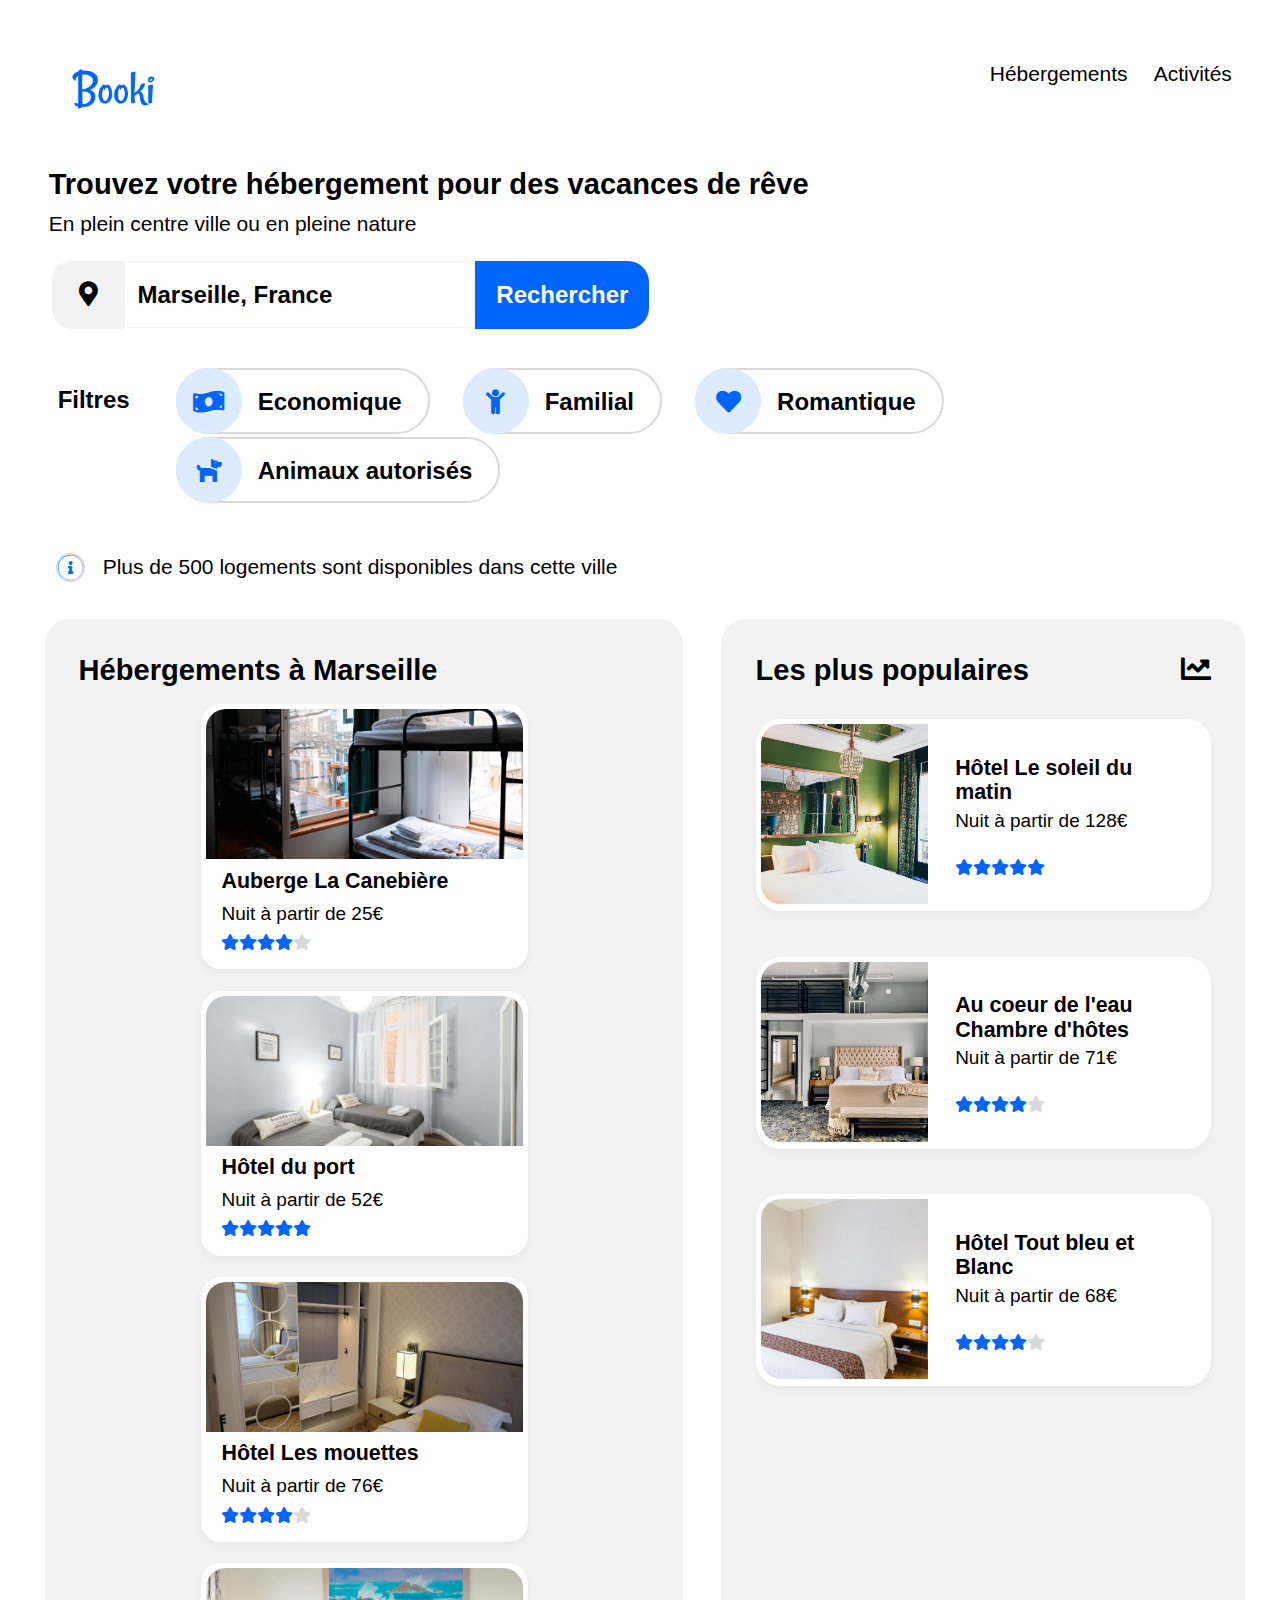
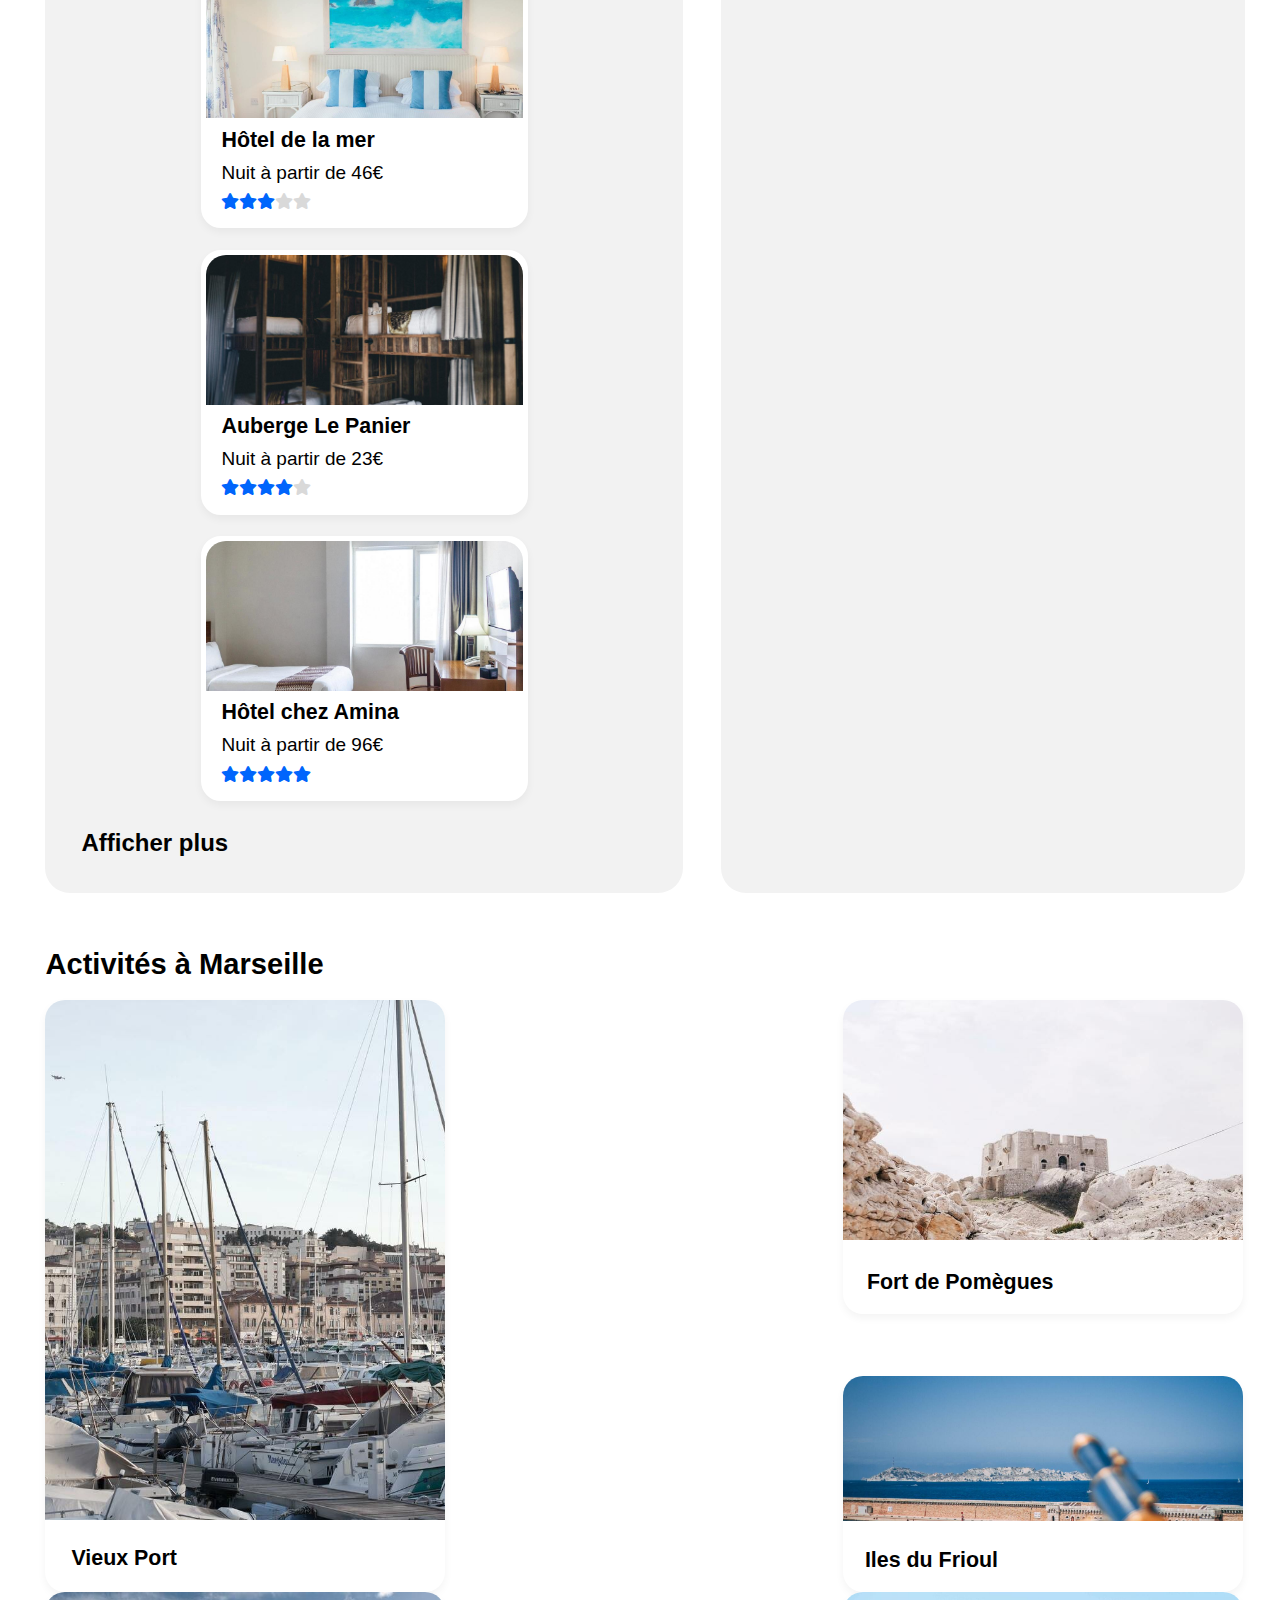
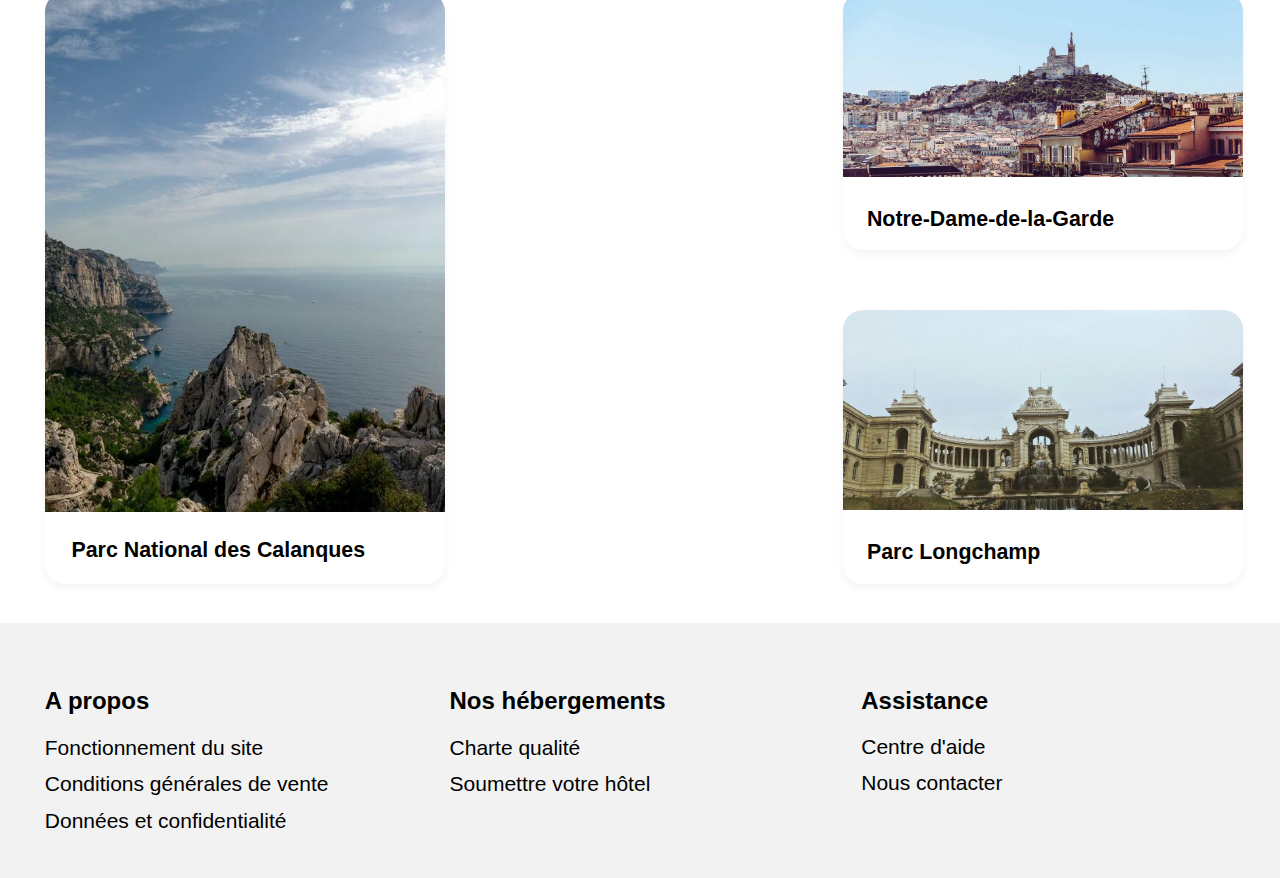
==== index.html @ 2fabe184 "header fait en mobile" ====
<!DOCTYPE html>
<html lang="fr">
<head>
    <meta charset="UTF-8">    
    <meta name="viewport" content="width=device-width, initial-scale=1.0">
    <!--open grah data-->
    <meta property="og:title" content="Booki"/>
    <meta property="og:type" content="website"/>
    <meta property="og:url" content="http://www.booki.com"/>
    <meta property="og:image" content="http://booki.com/Booki.png"/>
    <meta property="og:description" content="Booki est un site pour vous aider à trouver un herbergement et des activités dans la ville de votre choix"/>
    <title>Booki</title>
    <link href="./css/fontawesome/css/all.css" rel="stylesheet">
    <link rel="stylesheet" href="./css/normalize.css">  
    <link rel="stylesheet" href="./css/style.css">
    <link rel="stylesheet" href="./css/small-devices.css">
</head>
<body>
    
    <header>       
        <div class="logo">
            <img src="./ressources/images/logo/Booki.png" alt="logo">
        </div>
        <nav class="navbar">
            <a class="a-left" href="#hebergements">Hébergements</a> 
            <a class="a-right" href="#activites">Activités</a>  
        </nav>        
    </header>

    <main>
        <section id="recherche">
            <h1 >Trouvez votre hébergement pour des vacances de rêve</h1>
            <p>En plein centre ville ou en pleine nature</p>

            <form action="#" class="form-group">
                <div class="search">                  
                    <button id="here" type="submit" disabled><i class="fas fa-map-marker-alt"></i></button>               
                    <input type="text" placeholder="Marseille, France" aria-label="Ville, Pays">
                    <button  id= "bouton" type="submit">
                      <span id="search-icon"><i class="fas fa-search"></i></span>
                      <span id="search-word">Rechercher</span>
                    </button>
                </div>
            </form>

            <div id="filtres">                
                <span>Filtres</span>               
                <div class="row">
                    <div class="filter">
                        <span class="round-icon">
                            <i class="fas fa-money-bill-wave blue"></i>
                        </span>
                        <button type="button" class="filter-button">
                            Economique
                        </button>
                    </div>                   
                        
                    <div class="filter">
                        <span class="round-icon">
                            <i class="fas fa-child blue"></i>
                        </span>
                        <button type="button" class="filter-button">
                            Familial                        
                        </button>
                    </div>
    
                    <div class="filter">                    
                        <span class="round-icon">
                            <i class="fas fa-heart blue"></i>
                        </span>
                        <button type="button" class="filter-button">
                            Romantique
                        </button>
                    </div>
                    
                    <div class="filter">
                        <span class="round-icon">
                            <i class="fas fa-dog blue"></i>
                        </span>
                        <button type="button" class="filter-button">
                            Animaux autorisés
                        </button>
                    </div>             
                    
                </div>                
            </div>

            <div class="info">
                <span class="info-icon"><i class="fas fa-info-circle"></i></span>
                <p>Plus de 500 logements sont disponibles dans cette ville</p>
            </div>

        </section>

        <article id="hebergements" >
            <section id="main" class="radius">
                <h2>Hébergements à Marseille</h2>
                <div class="row">
                    <div class="card-top">
                        <a href="#">
                            <div class="img-top">
                                <img src="./ressources/images/hebergements/3_medium/marcus-loke-WQJvWU_HZFo-unsplash.jpg"
                                alt="Auberge La Canebière" class="cover" >
                            </div>
                            <div class="card-body">
                                <h4>Auberge La Canebière</h4>
                                <p class="">Nuit à partir de 25€</p>
                                <span class="row">
                                    <i class="fas fa-star blue"></i>
                                    <i class="fas fa-star blue"></i>  
                                    <i class="fas fa-star blue"></i>  
                                    <i class="fas fa-star blue"></i> 
                                    <i class="fas fa-star dk-grey"></i>
                                </span> 
                            </div>                            
                        </a>                        
                    </div>

                    <div class="card-top">
                        <a href="#">
                            <div class="img-top">
                                <img src="./ressources/images/hebergements/3_medium/fred-kleber-gTbaxaVLvsg-unsplash.jpg" 
                                alt="Hôtel du port" class="cover">                                                               
                            </div>
                            <div class="card-body">
                                <h4>Hôtel du port</h4>
                                <p class="">Nuit à partir de 52€</p>
                                <span class="row">
                                    <i class="fas fa-star blue"></i>
                                    <i class="fas fa-star blue"></i>  
                                    <i class="fas fa-star blue"></i>  
                                    <i class="fas fa-star blue"></i> 
                                    <i class="fas fa-star blue"></i>                                       
                                </span>  
                            </div>                           
                        </a>                        
                    </div>
                    <div class="card-top">
                        <a href="#">
                            <div class="img-top">
                                <img src="./ressources/images/hebergements/3_medium/reisetopia-B8WIgxA_PFU-unsplash.jpg" 
                                alt="Hôtel Les mouettes" class="cover">                                                                                           
                            </div> 
                            <div class="card-body">
                                <h4>Hôtel Les mouettes</h4>
                                <p class="">Nuit à partir de 76€</p>
                                <span class="row">
                                    <i class="fas fa-star blue"></i>
                                    <i class="fas fa-star blue"></i>  
                                    <i class="fas fa-star blue"></i>  
                                    <i class="fas fa-star blue"></i> 
                                    <i class="fas fa-star dk-grey"></i>
                                </span>
                            </div>                                 
                        </a>                        
                    </div>

                    <div class="card-top">
                        <a href="#">
                            <div class="img-top">
                                <img src="./ressources/images/hebergements/3_medium/annie-spratt-Eg1qcIitAuA-unsplash.jpg" 
                                alt="Hôtel de la mer" class="cover">
                            </div>
                            <div class="card-body">
                                <h4>Hôtel de la mer</h4>
                                <p class="">Nuit à partir de 46€</p>
                                <span class="row">
                                    <i class="fas fa-star blue"></i>
                                    <i class="fas fa-star blue"></i>  
                                    <i class="fas fa-star blue"></i> 
                                    <i class="fas fa-star dk-grey"></i>
                                    <i class="fas fa-star dk-grey"></i>
                                </span>                              
                            </div>                            
                        </a>                        
                    </div>

                    <div class="card-top">
                        <a href="#">
                            <div class="img-top">
                                <img src="./ressources/images/hebergements/3_medium/nicate-lee-kT-ZyaiwBe0-unsplash.jpg" 
                                alt="Auberge Le Panier" class="cover">
                            </div>
                            <div class="card-body">
                                <h4>Auberge Le Panier</h4>
                                <p class="">Nuit à partir de 23€</p>
                                <span class="row">
                                    <i class="fas fa-star blue"></i>
                                    <i class="fas fa-star blue"></i>  
                                    <i class="fas fa-star blue"></i>  
                                    <i class="fas fa-star blue"></i> 
                                    <i class="fas fa-star dk-grey"></i>
                                </span>                            
                            </div>                                                        
                        </a>                        
                    </div>

                    <div class="card-top">
                        <a href="#">
                            <div class="img-top">
                                <img src="./ressources/images/hebergements/3_medium/febrian-zakaria-M6S1WvfW68A-unsplash.jpg" 
                                alt="Hôtel chez Amina" class="cover">
                            </div>
                            <div class="card-body">
                                <h4>Hôtel chez Amina</h4>
                                <p class="">Nuit à partir de 96€</p>
                                <span class="row">
                                    <i class="fas fa-star blue"></i>
                                    <i class="fas fa-star blue"></i>  
                                    <i class="fas fa-star blue"></i>  
                                    <i class="fas fa-star blue"></i> 
                                    <i class="fas fa-star blue"></i> 
                                </span>                            
                            </div>                            
                        </a>                        
                    </div>                   
                </div>

                <h3>Afficher plus</h3>                
            </section>

            <aside class="radius">
                <div id="popular" class="row">
                     <h2>Les plus populaires</h2>
                     <i class="fas fa-chart-line"></i>
                </div> 
                <div class="bloc">
                    <a href="#">
                        <div class="card-aside">                    
                            <div class="img-left">
                                <img src="./ressources/images/hebergements/3_medium/emile-guillemot-Bj_rcSC5XfE-unsplash.jpg" 
                                alt="Hôtel Le soleil du matin" class="cover soleil">
                            </div>                       
                            <div class="description">
                                <h4>Hôtel Le soleil du matin</h4>
                                <p class="">Nuit à partir de 128€</p>
                                <span class="row">
                                    <i class="fas fa-star blue"></i>
                                    <i class="fas fa-star blue"></i>  
                                    <i class="fas fa-star blue"></i>  
                                    <i class="fas fa-star blue"></i>  
                                    <i class="fas fa-star blue"></i> 
                                </span>
                            </div>        
                        </div>                      
                    </a> 
                    <a href="#">
                        <div class="card-aside">                    
                            <div class="img-left">
                                <img src="./ressources/images/hebergements/3_medium/aw-creative-VGs8z60yT2c-unsplash.jpg" 
                                alt="Au coeur de l'eau Chambre d'hôtes" class="cover coeur">   
                            </div>                        
                            <div class="description">
                                <h4>Au coeur de l'eau Chambre d'hôtes</h4>
                                <p class="">Nuit à partir de 71€</p>
                                <span class="row">
                                    <i class="fas fa-star blue"></i>
                                    <i class="fas fa-star blue"></i>  
                                    <i class="fas fa-star blue"></i>  
                                    <i class="fas fa-star blue"></i> 
                                    <i class="fas fa-star dk-grey"></i>
                                </span>
                            </div>       
                        </div>                           
                    </a>
    
                    <a href="#">
                        <div class="card-aside">                   
                            <div class="img-left">
                                <img id="" src="./ressources/images/hebergements/3_medium/febrian-zakaria-sjvU0THccQA-unsplash.jpg" 
                                alt="Hôtel Tout bleu et Blanc" class="cover">
                            </div>
                           <div class="description">
                                <h4>Hôtel Tout bleu et Blanc</h4>
                                <p class="">Nuit à partir de 68€</p>
                                <span class="row">
                                    <i class="fas fa-star blue"></i>
                                    <i class="fas fa-star blue"></i>  
                                    <i class="fas fa-star blue"></i>  
                                    <i class="fas fa-star blue"></i> 
                                    <i class="fas fa-star dk-grey"></i>
                                </span>
                            </div>        
                        </div>
                    </a>     
                </div>       
            </aside>        
        </article>

        <article id="activites" >
            <h2>Activités à Marseille</h2>
            <section class="row">

                <div class="card xtall">
                    <div class="img-top x-tall">
                        <img class="cover top port" src="./ressources/images/activites/3_medium/reno-laithienne-QUgJhdY5Fyk-unsplash.jpg" 
                            alt="Vieux Port">
                    </div>
                    <h4>Vieux Port</h4>                        
                </div>
                <div class="column">
                    <div class="card tall">
                        <div class="img-top fort">
                            <img class="cover fort" src="./ressources/images/activites/3_medium/paul-hermann-QFTrLdQIRhI-unsplash.jpg" 
                                alt="Fort de pomègues">                            
                        </div>
                        <h4>Fort de Pomègues</h4>
                    </div>
                    <div class="card xsmall">
                        <div class="img-top">
                            <img  src="./ressources/images/activites/3_medium/kevin-hikari-rV_Qd1l-VXg-unsplash.jpg" 
                                alt="îles du Frioul" class="cover x-small">                            
                        </div>
                        <h4>Iles du Frioul</h4>
                    </div>
                </div>               
                            
                <div class="card xtall">
                    <div class="img-top x-tall">
                        <img  src="./ressources/images/activites/3_medium/kilyan-sockalingum-NR8-cBCN3aI-unsplash.jpg" 
                            alt="Parc National des Calanques" class="cover top">                            
                    </div>
                    <h4>Parc National des Calanques</h4>
                </div>
                <div class="column">
                    <div class="card small">
                        <div class="img-top dame">
                            <img  src="./ressources/images/activites/3_medium/florian-wehde-xW9e8gdotxI-unsplash.jpg" 
                                alt="Notre-Dame-de-la-Garde" class="cover dame">                         
                        </div>
                        <h4>Notre-Dame-de-la-Garde</h4>
                    </div>
                    <div class="card middle">
                        <div class="img-top parc">
                            <img  src="./ressources/images/activites/3_medium/lena-paulin-wH2-EJoDcV0-unsplash.jpg" 
                            alt="Parc Longchamp" class="cover parc">
                        </div>
                        <h4>Parc Longchamp</h4>
                    </div> 
                </div>  
            </section>            
        </article>

    </main>


    <footer>        
            <div class="menu">
                <h3>A propos</h3>
                <nav>
                    <ul>
                        <li><a href="#" class="">Fonctionnement du site</a></li>
                        <li><a href="#" class="">Conditions générales de vente</a></li>
                        <li><a href="#" class="">Données et confidentialité</a></li>
                    </ul>
                </nav> 
            </div>            
            
            <div class="menu">
                <h3>Nos hébergements</h3>
                <nav >
                    <ul>
                        <li><a href="#" class="">Charte qualité</a></li>
                        <li><a href="#" class="">Soumettre votre hôtel</a></li>                
                    </ul>
                </nav> 
            </div>

            <div class="menu far">
                <h3>Assistance</h3>
                <nav>
                    <ul>
                        <li><a href="#" class="">Centre d'aide</a></li>
                        <li><a href="#" class="">Nous contacter</a></li>         
                    </ul>
                </nav> 
            </div>
        
    </footer>

   
    
</body>
</html>
---- css/style.css ----
:root {
    --blue: #0065FC;
    --blue-light: #DEEBFF;
    --grey:#F2F2F2;
    --dk-grey: #d9d9d9;
  }
  
@import url('https://fonts.googleapis.com/css2?family=Raleway:ital,wght@0,100;0,200;0,300;0,400;0,500;0,600;0,700;0,800;0,900;1,100;1,200;1,300;1,400;1,500;1,600;1,700;1,800;1,900&display=swap');

* {
    box-sizing: border-box;
    margin:0;
    padding:0;
    font-family: 'Raleway', sans-serif;
    font-size: 21px; 
    font-weight: 450;    
    
}

body {
  /* background-image: url('/ressources/images/booki_desktop.png'); */  
    width: 100%;
}

.blue {
    color: var(--blue);
}

.dk-grey {
    color: var(--dk-grey);
}

h1 {
    font-size: 29.1px;
    font-weight: 700;
    padding-bottom: 2px;
}
  
h2 {
    font-size: 29.1px;
    font-weight: bold;
}

h4 {
    font-size: 21.4px;
    font-weight: 700;    
} 

.row {
    display: flex;     
    flex-wrap: wrap;       
}



/* header css */
header {    
    margin-top: 0;  
    display: flex;        
    flex-wrap: wrap;      
    box-sizing: border-box;             
}  

.navbar {
    width:23.3vw;
    margin:0;
    display: flex;      
}

a {
    color:black;
    text-decoration: none;
    flex-grow: 1;
    flex-basis: 0;   
    text-align: center;
    font-size: 21px; 
    font-weight: 450;
}

a:hover {
    color: var(--blue);
}   

.navbar a {
    padding-top: 6.9vh;
}
  
.a-left {
    padding-left: 8px;
}

.a-right {
    padding-right: 22px; 
}


/* section recherche  css */

#recherche {
    padding-left: 3.8vw;  
    width: 96.5vw;
    padding-top: 1.4vh;   
}

input, button, span, h3 {
    font-size: 24px;
    font-weight: 700;    
}

.form-group {
    display:flex;
    align-items: center;    
    margin-top: 2.8vh;
    margin-bottom: 4.2vh; 
       
}

#here {
    background-color: var(--grey);
    color: black;
    border-radius:  20px 0 0 20px;       
    padding: 20px 27px;
    position: relative;
    left: 3px;
    outline: none;
    border: none;
}


.search input {    
    padding: 18px 10px ;
    border-top: 1px solid var(--grey);
    border-right: none;
    border-bottom: 1px solid var(--grey);
    border-left: none;
    
}

.search ::placeholder {
  color: black;  
}

#bouton {
    background-color: var(--blue);
    border-radius: 0 21px 21px 0;
    color: white;    
    padding: 20px 21px;
    position: relative;
    right: 6px;
    outline: none;
    border: none;
    cursor: pointer;    
  }

  #bouton:hover {
    box-shadow: 0 12px 16px 0 rgba(0, 0, 0, 0.308), 0 17px 50px 0 rgba(0, 0, 0, 0.349);
    opacity: 0.8;
  } 
  
  /* Filtres css */

#filtres {
    padding-left: 9px;           
    display: flex;        
    align-items: flex-start;
    font-size: 25px;         
}

#filtres span {
    padding-top: 20px;
}

#filtres .row {
    margin-left: 29px;    
}

.filter {
    padding: 2px 0px 1px 0px;
    margin: 0px 16px 0px 17px;    
}

.filter-button {
    border: 2px solid var(--dk-grey);
    border-radius: 50px;
    padding: 18px 26px 16px 80px;       
    display:flex;
    cursor: pointer;
    transition-duration: 0.4s;
    background-color: transparent;
  }

 
.filter-button:hover {
    background-color:var(--blue);
    color: white;
    box-shadow: 0 12px 16px 0 rgba(0, 0, 0, 0.171), 0 17px 50px 0 rgba(0, 0, 0, 0.199);
    opacity: 0.8;
  }

.round-icon {      
    padding: 20px;
    border-radius: 50px;
    background-color: var(--blue-light);
    position: absolute;  
    display: flex;        
    color: var(--blue);
    width: 66px;
    height: 66px;
    justify-content: center;
    align-items: center;
    border: 2px solid var(--blue-light);
  }

  
.fas {
      font-size: 25px;
  }

.info {
    padding-top: 49px;
    padding-left: 7px;
    display: flex; 
}

.info p {
    padding-left: 18px;
}

.info-icon {
    font-size: 30px;
    background-color:var(--blue);
    color:white;
    border: 2px var(--dk-grey) solid;
    border-radius: 50%;    
    display: flex;
    justify-content: center;
    align-items: center;  
}

  /*section hébergement css */

#hebergements {
    display: flex;    
    justify-content: space-between;    
    margin-bottom: 2.9%;        
}

#hebergements p {
    font-size: 19px;
}

#main {
   background-color: var(--grey); 
}

#main .row {
    justify-content: space-around;
}

#main h2 {
    margin-top: 0.4%;
    margin-left: 1.9%;
}

#main h3 {
    margin-top: 4%;
    margin-left: 2.4%;
}

.fa-star {
    font-size: 16px;
}

.card-top {
display: block;
background-color: #ffff;
box-shadow: 0 4px 8px 0 rgba(0, 0, 0, 0.048);
max-width: 327px;
height: 265px;
border-radius: 20px;
border: 5px #ffff solid;
margin-top: 2.9%;
margin-bottom: 0.7%;
cursor: pointer; 
}

.card-top:hover {     
    filter: grayscale(1);
    box-shadow:  0 4px 16px 0 rgba(0, 0, 0, 0.699);
  }

.img-top {
    display:flex;
    border-radius: 20px 20px 0px 0px ;
    height: 150px;     
    overflow: hidden;   
    filter: grayscale(0);
    transition-property: filter; 
    transition-duration: .3s;
    transition-timing-function: ease;
}
.cover {
    width: 400px;   
    object-fit: cover;
}

.cal {
    height: 803px;
    object-fit: none;
}
  
.card-body {
    display: flex;
    flex-direction: column;
    align-items: flex-start;
    justify-content: space-evenly;
    height: 100px;
    padding-left: 5%;    
}


/*section popular css */

aside {   
    background-color: var(--grey); 
    padding-left: 2.8%;
    padding-top: 2.8%;
    padding-right: 2.8%;
    margin-top: 3%;   
}

#popular {   
    justify-content: space-between;
}

.fa-chart-line {
    font-size: 30px;
}

.card-aside {
    display: flex;
    flex-direction: row;
    text-align: start;
    background-color: #ffff;
    box-shadow: 0 4px 8px 0 rgba(0, 0, 0, 0.048);
    max-width: 455px;
    min-width: 400px;
    height: 192px;    
    margin-top: 7%;  
    border-radius: 25px;
    border: 5px #ffff solid; 
    cursor: pointer;  
}

.img-left {
    display: flex;
    border-radius: 20px 0px 0px 20px; 
    width: 185px;    
    height: 180px;    
    overflow: hidden;   
}

.soleil {
    height: 185px;
    width: 185px;
    object-position: 58% 50%;
}

.coeur {
    height: 190px;
    width: 185px;
    object-position: 65% 50%;
}

.none {
    object-fit: none;
}

.description {
    display: flex;
    flex-direction: column;
    justify-content: space-evenly;
    align-items: flex-start;
    width: 300px;
    padding: 6%;
}
.description span {
    padding-top: 10%;
}


/*section activités css */

#activites {
    padding-top: 1.4%;
    padding-left: 3.55%;
    padding-right: 2.9%;    
}

#activites .row {
    justify-content: space-between; 
}

#activites h2 {
    margin-bottom: 1.6%;
    justify-content: space-between ;
}


.column {
    display: flex;
    flex-direction: column;
    justify-content: space-between;    
}

.card {
    display: block;
    background-color:  #ffff;
    box-shadow: 0 4px 8px 0 rgba(0, 0, 0, 0.048);    
    border-radius: 20px; 
    cursor: pointer;    
    width: 400px; 
      
}

.card:hover {     
    filter: grayscale(1);
    box-shadow:  0 4px 16px 0 rgba(0, 0, 0, 0.699);
}

.xsmall {
    height: 216px;    
}
.small {
    height: 258px;    
}
.dame {
    height: 185px;
    object-position: 50% 0%;
}
.middle {
    height: 274px;
}
.parc {
    height: 200px;
    object-position: 50% 14%;
}

.x-tall {
    height: 520px;
}

.top {
    height: 590px;
    object-position: 50% 39% ;
}

.x-small {
    height: 145px;
    object-position: 50% 19% ;
}

.xtall h4 {
    margin: 6.5%;
}

.xsmall h4 {
    margin: 5.5%;
}

.small h4,
.tall h4,
.middle h4 {
    margin-top: 7.5%;
    margin-left: 6%;
}


  /* footer css */
footer { 
    width: 100%;    
    display: flex;        
    flex-wrap: wrap; 
    justify-content: space-between;   
    background-color: var(--grey);
    padding: 3.5%;
    margin-top: 3%;       
}

.menu {
    width:32%;
}


.menu h3 {
    margin-top: 20px;
    margin-bottom: 8px;
}

footer li {
    list-style-type: none; /* Remove bullets */
    padding-top: 3.3%;    
}



/* pour les ordinateurs */
@media all and (min-width: 992px) {

    h1{
        line-height: 0.4;
    }

    header {
        justify-content: space-between;
    } 
   
    .logo {
        transform: scale(0.68);
        padding-top: 5.7vh;
        padding-right: 20vw;
    }

    .navbar a:hover {    
        border-top: 4px var(--blue) solid;
        padding-top: 6.4vh;  
    }

    #search-icon {
        display: none;
     }
     
    .info {
        flex-wrap: wrap;  
        align-items: center; 
    }

    #hebergements {
        margin-right: 2.7%; 
    }
     
    #main {
        padding: 2.6% 1.8% 2.9% 1.8%;
        margin-top: 3%;        
        margin-right: 3%;       
        margin-left: 3.6%;
    }
    
    .radius {    
        border-radius: 25px;
    }

    .card-aside {        
    margin-bottom: 10%;  
    }

    .xtall {
        height: 592px;        
              
    }
    
    .tall {
        height: 314px;
    }
    
    .fort{
        height: 240px;
        object-position: 50% 39% ;
    }

    .x-tall {
        height: 520px;
    }
    
    .top {
        height: 590px;
        object-position: 50% 39% ;
    }
    
    .x-small {
        height: 145px;
        object-position: 50% 19% ;
    }
    
    .xsmall {
        height: 216px;    
    }

    .small {
        height: 258px;    
    }

    .dame {
        height: 185px;
        object-position: 50% 0%;
    }
    .middle {
        height: 274px;
    }

    .parc {
        height: 200px;
        object-position: 50% 14%;
    }

    .x-tall {
        height: 520px;
    }

    .top {
        height: 590px;
        object-position: 50% 39% ;
    }

    .x-small {
        height: 145px;
        object-position: 50% 19% ;
    }

    .xtall h4 {
        margin: 6.5%;
    }

    .xsmall h4 {
        margin: 5.5%;
    }

    .far {
        padding-top: 2px;
        padding-left: 7px;
    }
    
    .far li {
        padding-top: 4%;
    }

    .menu a {
        font-size: 21px;
    }
    
}


/* pour les tablettes */
@media all and (max-width: 992px) {
    header {
        justify-content: space-evenly;        
    }
    
    .logo {
    transform: scale(0.68);
    padding-top: 5vh;
    padding-right: 20vw;
    }

    .navbar {
        width:50%;
    }     
    
    #search-word {
        display: none;
     }
   
    .filter {
        margin:7px;
    }

   #hebergements {
       flex-direction: column;
   }
    
    #main {  
        padding: 2%;
        margin: 2%;
        border-radius: 20px;
        padding: 5% 2%;
    }

    aside {        
        padding: 4%;
    }

    .bloc {
        display: flex;     
        flex-wrap: wrap;
    }

    .card-aside {        
        max-width: 330px;
        min-width: 200px;               
    }
    
    .card {        
        max-width: 330px;
    }

    .fort {
        height: 250px;
    }
    .tall h4 {
        margin: 5%;
    }

    .far {
        padding-top: 2px;
        padding-left: 12px;
    }

    
    .menu h3 {
        font-size: 20px;
    }

    .menu a {
    font-size: 18px;
    }
}
---- css/small-devices.css ----
/* pour les smartphones */
@media all and (max-width: 767px) {

 body {
    width: 375px;
    background-image: url('/ressources/images/ip_1.png');
    background-repeat: no-repeat;
    
  }


    h1 {
        font-size: 28px;
        font-weight: 700;
    }
      
    h2 {
        font-size: 28px;
        font-weight: 700;
    }
    
    h4 {
        font-size: 20px;
        font-weight: 700;        
    } 

    p {
        font-size: 16px;
    }

    a {
        font-size: 2.6vh;
    }

    input, span {
        font-size: 2vh;
        font-weight: 900;    
    }
    button {
        font-size: 16px;
        font-weight: 900;
    }

    header {                
        flex-direction: column;
        text-align: center;
                 
    } 

    .logo {
        transform: scale(0.5);
        padding-left: 32vw;
        padding-top: 0vh;
    }
    .navbar {
        width:100%;        
    }

    .navbar a {
        padding-top: 0.5vh;
        border-bottom: 3px var(--dk-grey) solid;        
        padding-bottom: 1.7vh;
    }

    .navbar a:hover { 
        border-bottom: 3px var(--blue) solid;
        padding-top: -1vh;
        padding-bottom: 1.7vh;        
    }

    .a-left {
        padding-left: 1vw;
    }
    
    .a-right {
        padding-right: 0.8vw; 
    }
         
    #here {
        position: absolute;
        left: 20px;       
    }

    .search input {
        position: relative;
        left: 55px;
        padding: 23px;
        z-index: 1;
    }

    #bouton {
        border-radius: 20px;
        position: absolute;
        right: 40px;
        z-index:2;
        font-size: 10px;
    }

    #search-word {
       display: none;      
    }
    
    .row {
        justify-content: space-between;          
    }    

    .filter {
        margin: 6px;
    }

    .round-icon {
        width:50px;
        height: 50px;
    }
        
    .btn {
        border: 2px solid var(--dk-grey);
        border-radius: 40px;
        padding:15px 15px 15px 60px;
    }

    .info p {
        padding-left: 5px;
    }

    #hebergements {
        flex-direction: column;
        width: 100vw;
    }

    #main:nth-child(1) {
        order: 2; 
        width: 100%;   
        margin: auto;    
    }

    aside:nth-child(2) {
        order: 1;
        background-color: var(--grey); 
        width: 100%;
        padding: 5%;
    }

    .card-top {
        width: 600px;
    }

    .card-aside {
        margin: 5%;
    }

    #activites {
        margin-top: 7%;
        margin-bottom: 7%;
    }

    #activite-1,
    #activite-2 {
        flex-direction: column;
        width: 90%;
        margin: 3%;
    }
    .card {        
        width: 350px;
        margin: 3%;
    }    

    footer {
        flex-direction: column; 
        justify-content: space-between;
        align-items: flex-start;
        width: 100%;       
    }

    .menu {
        width:90%;
    }
    
}
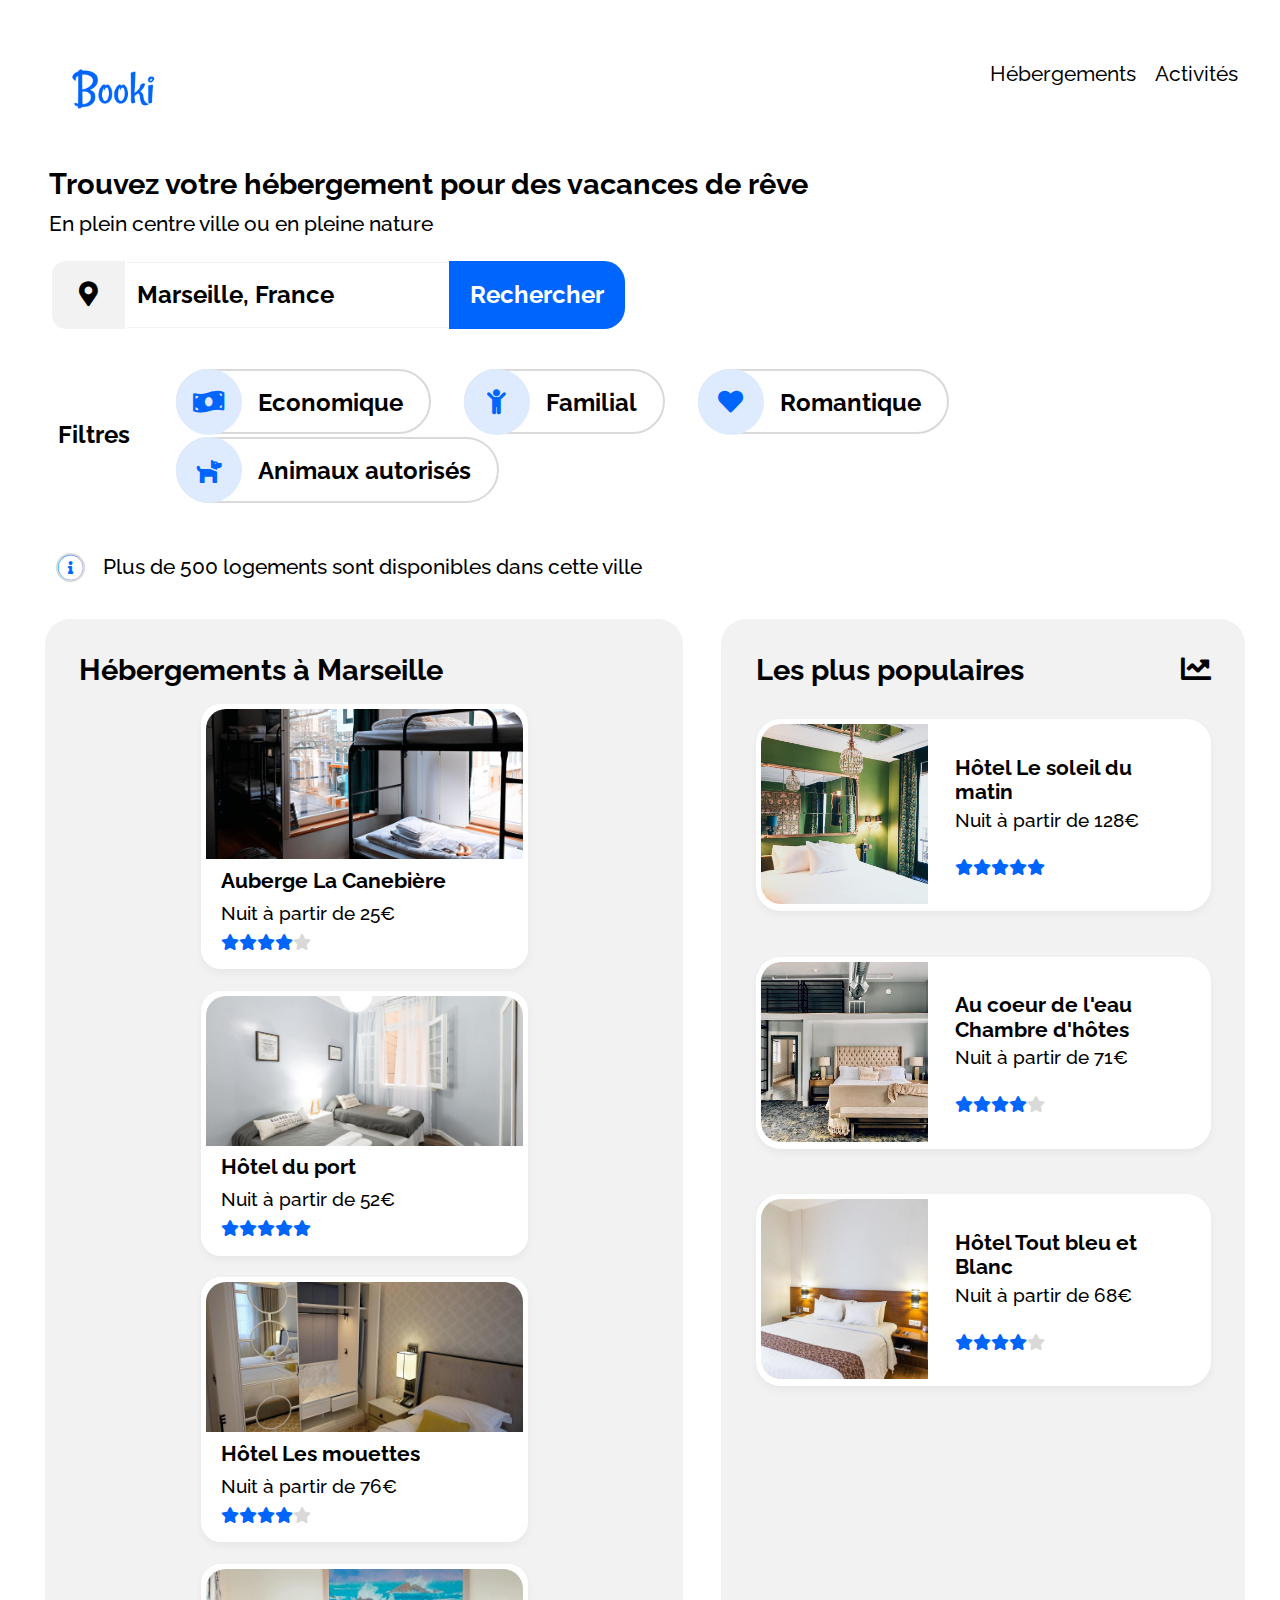
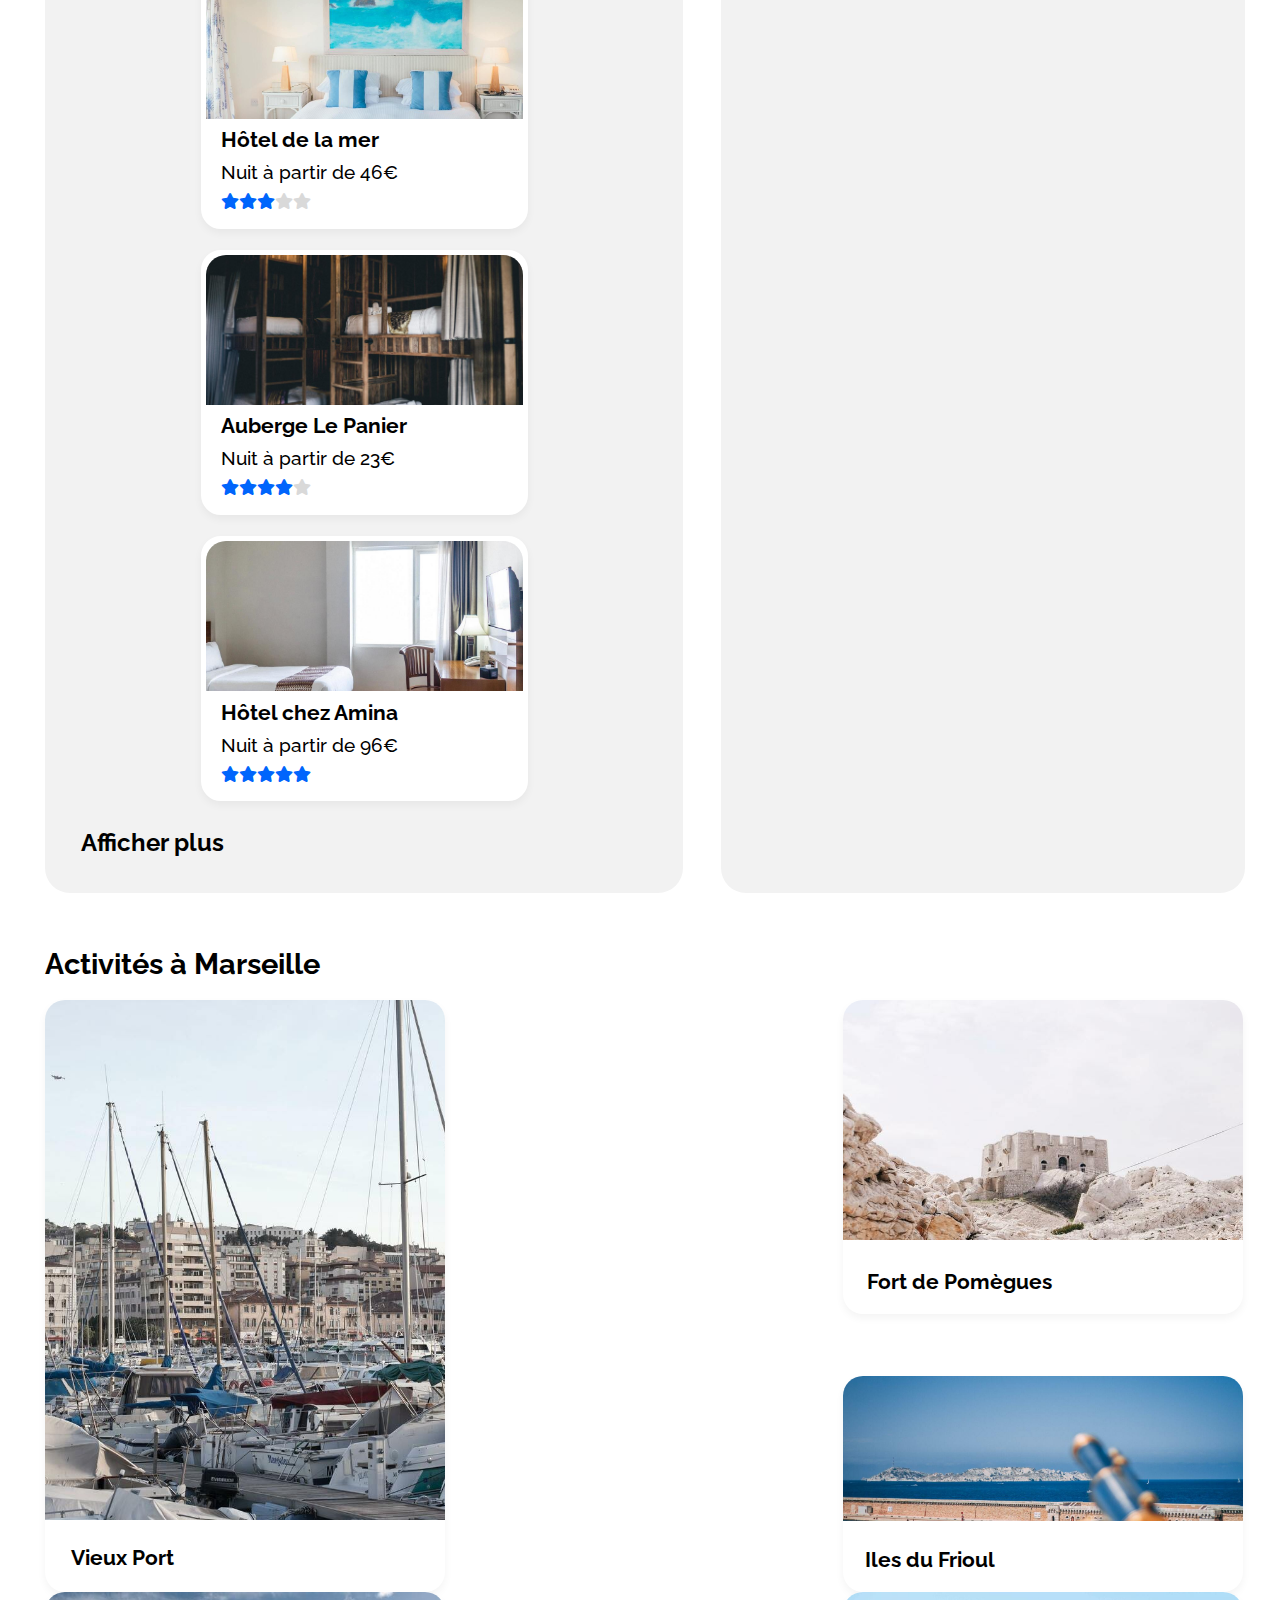
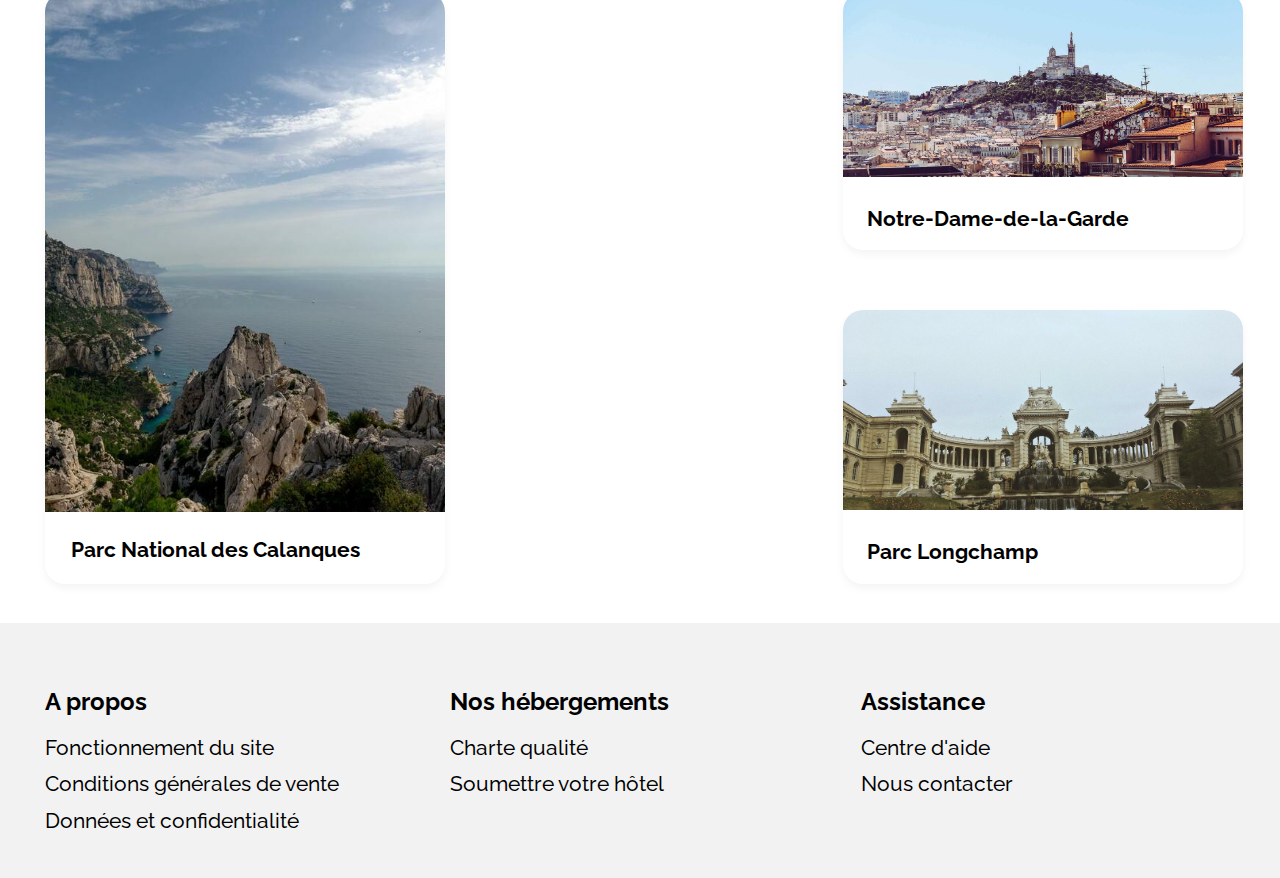
==== commit ff052e05: "partie info mobile à finir" ====
--- a/index.html
+++ b/index.html
@@ -10,8 +10,11 @@
     <meta property="og:image" content="http://booki.com/Booki.png"/>
     <meta property="og:description" content="Booki est un site pour vous aider à trouver un herbergement et des activités dans la ville de votre choix"/>
     <title>Booki</title>
-    <link href="./css/fontawesome/css/all.css" rel="stylesheet">
-    <link rel="stylesheet" href="./css/normalize.css">  
+    <link rel="preconnect" href="https://fonts.googleapis.com">
+    <link rel="preconnect" href="https://fonts.gstatic.com" crossorigin>
+    <link href="https://fonts.googleapis.com/css2?family=Raleway:ital,wght@0,300;0,400;0,500;0,600;0,700;0,800;0,900;1,500&display=swap" rel="stylesheet">
+    <link rel="stylesheet" href="./css/normalize.css"> 
+    <link href="./css/webfonts/all.css" rel="stylesheet">    
     <link rel="stylesheet" href="./css/style.css">
     <link rel="stylesheet" href="./css/small-devices.css">
 </head>
@@ -44,7 +47,7 @@
             </form>
 
             <div id="filtres">                
-                <span>Filtres</span>               
+                <h3>Filtres</h3>               
                 <div class="row">
                     <div class="filter">
                         <span class="round-icon">
--- a/css/style.css
+++ b/css/style.css
@@ -6,7 +6,6 @@
     --dk-grey: #d9d9d9;
   }
   
-@import url('https://fonts.googleapis.com/css2?family=Raleway:ital,wght@0,100;0,200;0,300;0,400;0,500;0,600;0,700;0,800;0,900;1,100;1,200;1,300;1,400;1,500;1,600;1,700;1,800;1,900&display=swap');
 
 * {
     box-sizing: border-box;
@@ -14,12 +13,12 @@
     padding:0;
     font-family: 'Raleway', sans-serif;
     font-size: 21px; 
-    font-weight: 450;    
+    font-weight: 500;    
     
 }
 
 body {
-  /* background-image: url('/ressources/images/booki_desktop.png'); */  
+ /*  background-image: url('/ressources/images/booki_desktop.png');  */
     width: 100%;
 }
 
@@ -32,7 +31,7 @@
 }
 
 h1 {
-    font-size: 29.1px;
+    font-size: 29.2px;
     font-weight: 700;
     padding-bottom: 2px;
 }
@@ -119,7 +118,7 @@
 #here {
     background-color: var(--grey);
     color: black;
-    border-radius:  20px 0 0 20px;       
+    border-radius:  20% 0 0 20%;       
     padding: 20px 27px;
     position: relative;
     left: 3px;
@@ -161,7 +160,6 @@
   /* Filtres css */
 
 #filtres {
-    padding-left: 9px;           
     display: flex;        
     align-items: flex-start;
     font-size: 25px;         
@@ -169,10 +167,6 @@
 
 #filtres span {
     padding-top: 20px;
-}
-
-#filtres .row {
-    margin-left: 29px;    
 }
 
 .filter {
@@ -200,7 +194,7 @@
 
 .round-icon {      
     padding: 20px;
-    border-radius: 50px;
+    border-radius: 50%;
     background-color: var(--blue-light);
     position: absolute;  
     display: flex;        
@@ -223,9 +217,6 @@
     display: flex; 
 }
 
-.info p {
-    padding-left: 18px;
-}
 
 .info-icon {
     font-size: 30px;
@@ -530,11 +521,25 @@
     #search-icon {
         display: none;
      }
+
+    #filtres {
+        padding-left: 9px;
+        align-items: center;   
+    }
+
+    #filtres .row {
+        margin-left: 29px;    
+    }  
      
     .info {
         flex-wrap: wrap;  
         align-items: center; 
     }
+
+    .info p {
+        padding-left: 18px;
+    }
+    
 
     #hebergements {
         margin-right: 2.7%; 
--- a/css/small-devices.css
+++ b/css/small-devices.css
@@ -3,42 +3,48 @@
 
  body {
     width: 375px;
-    background-image: url('/ressources/images/ip_1.png');
+    
+   background-image: url('/ressources/images/ip_2.png');
     background-repeat: no-repeat;
     
   }
 
-
     h1 {
-        font-size: 28px;
+        margin-top: 3vh;
+        margin-bottom: 1.9vh;
+        margin-left: 1.5vw;
+        font-size: 3.3vh;
         font-weight: 700;
     }
       
     h2 {
-        font-size: 28px;
+        font-size: 3.3vh;
         font-weight: 700;
     }
-    
+       
     h4 {
         font-size: 20px;
         font-weight: 700;        
     } 
 
     p {
-        font-size: 16px;
+        font-size: 2.35vh;
+        font-weight: 600;
+        margin-left: 1.8vw;
     }
 
     a {
         font-size: 2.6vh;
     }
 
-    input, span {
-        font-size: 2vh;
-        font-weight: 900;    
-    }
+    input, span, h3 {
+        font-size: 2.6vh;
+        font-weight: 700;    
+    }
+
     button {
-        font-size: 16px;
-        font-weight: 900;
+        font-size: 2.4vh;
+        font-weight: 800;
     }
 
     header {                
@@ -75,53 +81,76 @@
     .a-right {
         padding-right: 0.8vw; 
     }
+
+    .form-group {
+        margin-top: 5.3vh;
+        margin-bottom: -2.4vh;
+    }
          
     #here {
-        position: absolute;
-        left: 20px;       
-    }
-
+        padding: 2.2vh 5vw;
+        left: 2vw;            
+    }
+
+    .form-group .fas {
+        font-size: 2.7vh;
+    }
+    
     .search input {
+        
+        left: 9vh;
+        padding: 2.1vh 6vw;
+        z-index: 1;
+    }
+
+    #bouton {
+        border-radius: 30%;
         position: relative;
-        left: 55px;
-        padding: 23px;
-        z-index: 1;
-    }
-
-    #bouton {
-        border-radius: 20px;
-        position: absolute;
-        right: 40px;
+        left: 78vw;
+        top: -7.7vh;
         z-index:2;
-        font-size: 10px;
+        font-size: 1.4vh;
+        padding: 2.3vh 4vw;
     }
 
     #search-word {
        display: none;      
-    }
-    
-    .row {
-        justify-content: space-between;          
-    }    
+    }   
+        
+    #filtres {
+        flex-direction: column;
+    }
+
+    #filtres h3 {
+        margin-left: 2.2vw;
+        margin-bottom: 0.9vh;
+    }
 
     .filter {
         margin: 6px;
     }
 
     .round-icon {
-        width:50px;
+        width: 50px;
         height: 50px;
     }
         
-    .btn {
-        border: 2px solid var(--dk-grey);
-        border-radius: 40px;
-        padding:15px 15px 15px 60px;
-    }
-
-    .info p {
-        padding-left: 5px;
-    }
+    .filter-button {    
+        padding: 2.3vh 3.8vw 2vh 16vw;
+        margin-bottom: -0.4vh;
+    }
+
+    .info {
+        padding-top: 4.7vh;
+    }
+
+    .info-icon {
+        align-items: baseline;      
+    }
+
+    
+
+    
 
     #hebergements {
         flex-direction: column;
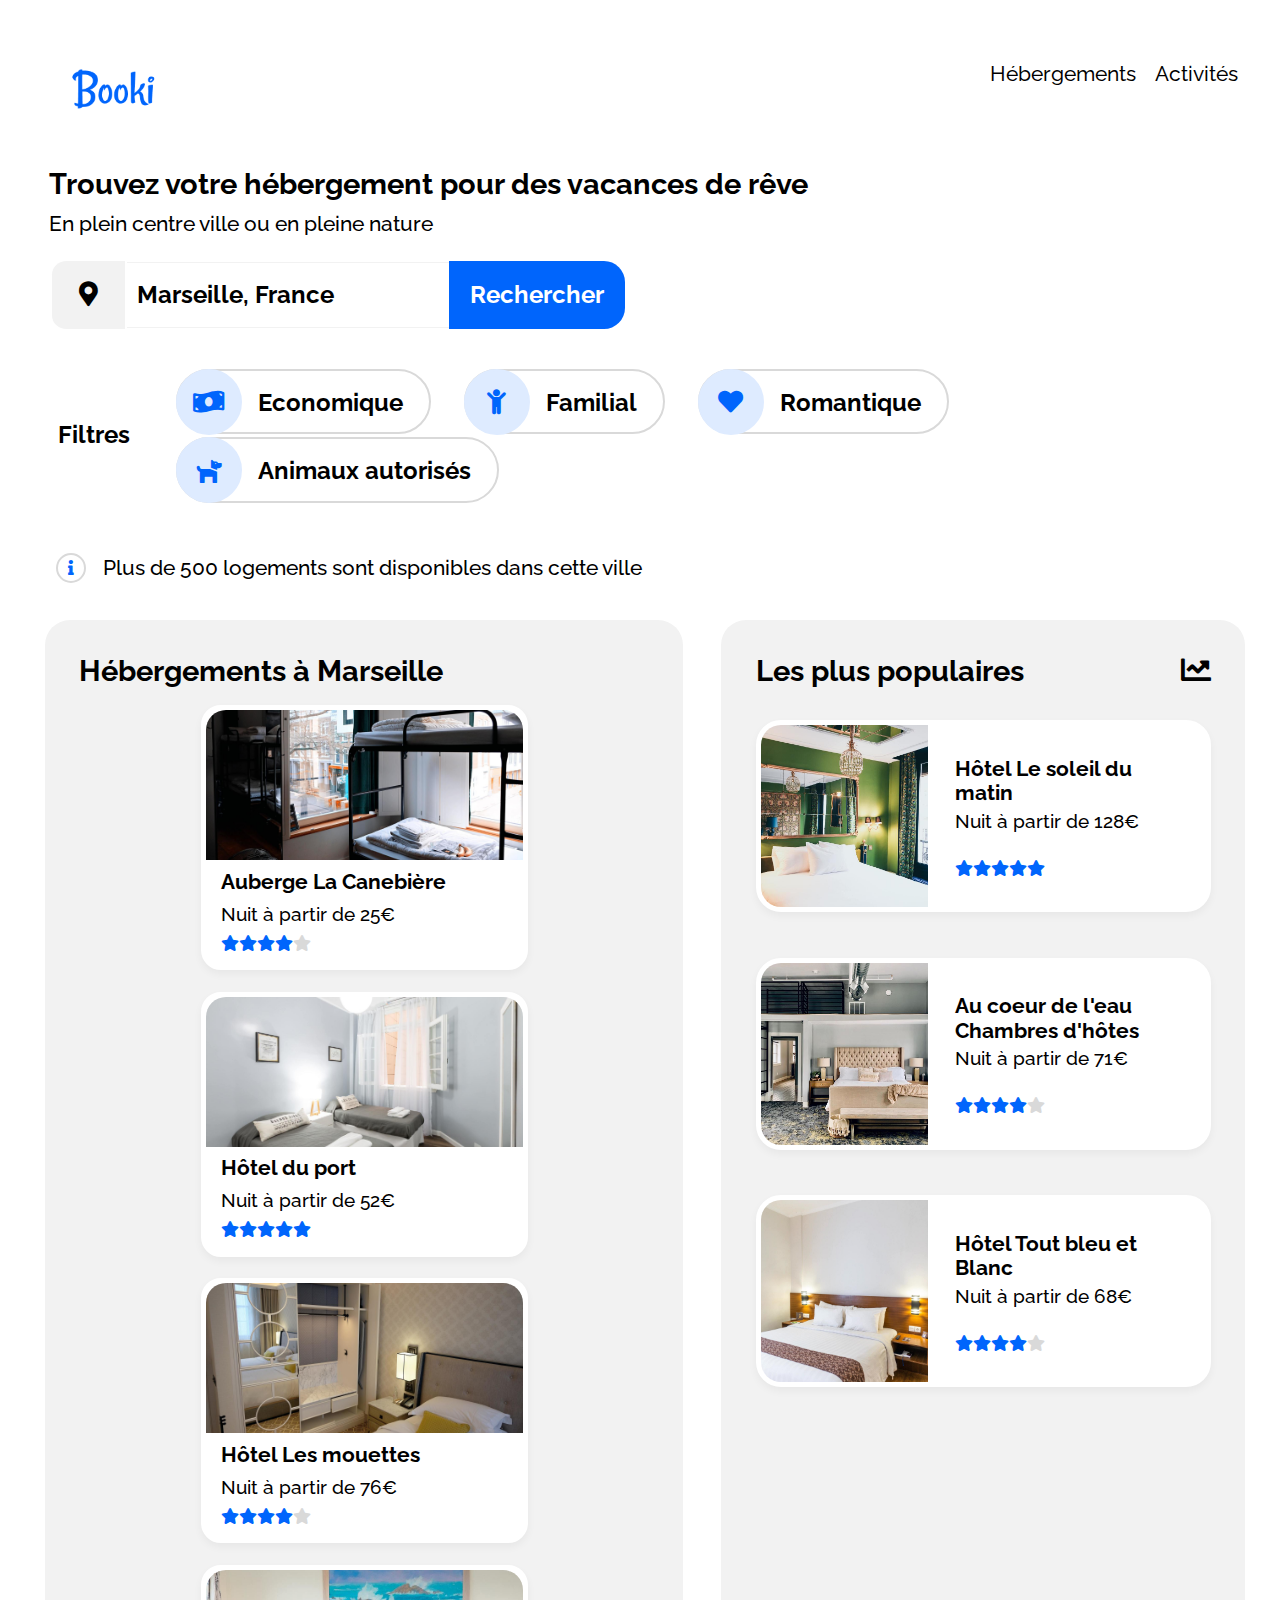
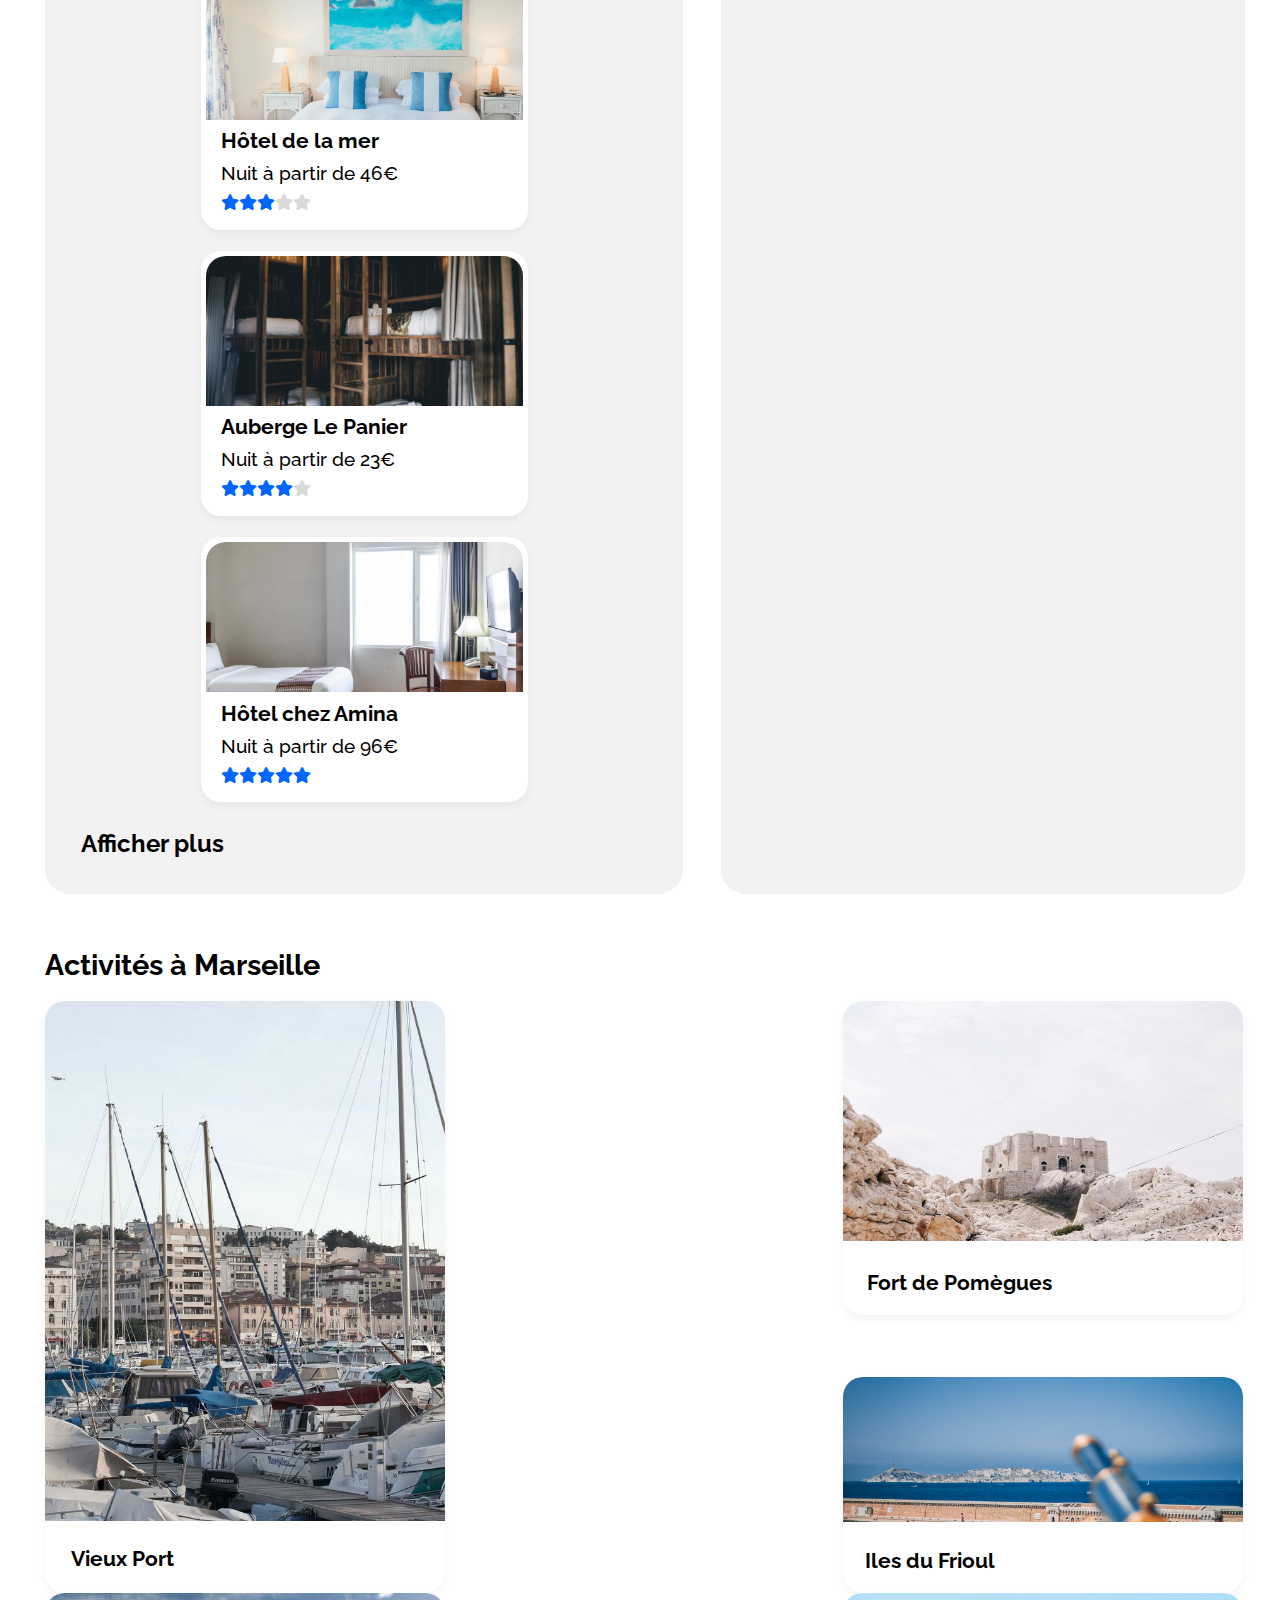
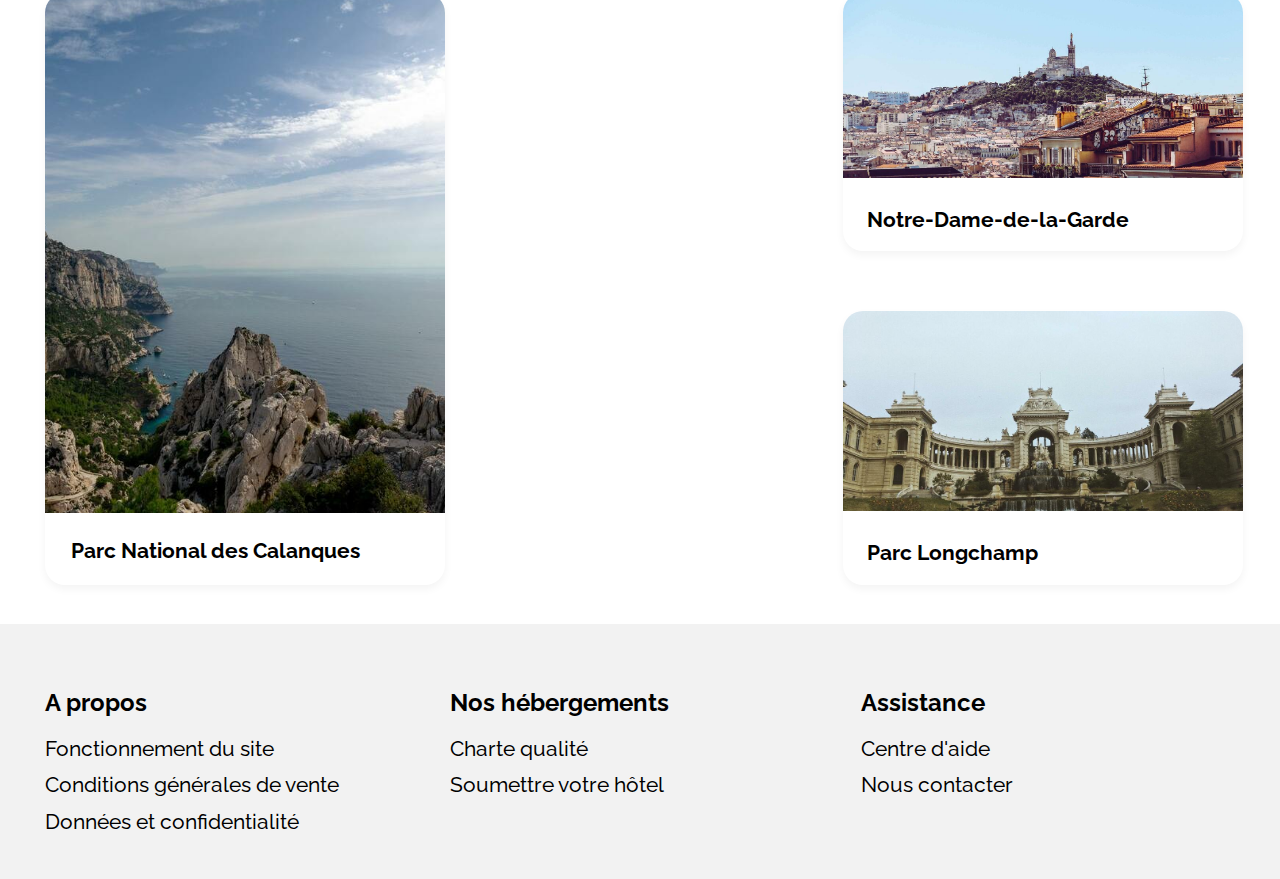
==== commit 1e971ffe: "partie pouplaires mobile  à finir" ====
--- a/index.html
+++ b/index.html
@@ -89,7 +89,7 @@
             </div>
 
             <div class="info">
-                <span class="info-icon"><i class="fas fa-info-circle"></i></span>
+                <span class="info-icon"><i class="fas fa-info"></i></span>
                 <p>Plus de 500 logements sont disponibles dans cette ville</p>
             </div>
 
@@ -254,7 +254,7 @@
                                 alt="Au coeur de l'eau Chambre d'hôtes" class="cover coeur">   
                             </div>                        
                             <div class="description">
-                                <h4>Au coeur de l'eau Chambre d'hôtes</h4>
+                                <h4>Au coeur de l'eau Chambres d'hôtes</h4>
                                 <p class="">Nuit à partir de 71€</p>
                                 <span class="row">
                                     <i class="fas fa-star blue"></i>
@@ -271,7 +271,7 @@
                         <div class="card-aside">                   
                             <div class="img-left">
                                 <img id="" src="./ressources/images/hebergements/3_medium/febrian-zakaria-sjvU0THccQA-unsplash.jpg" 
-                                alt="Hôtel Tout bleu et Blanc" class="cover">
+                                alt="Hôtel Tout bleu et Blanc" class="cover blanc">
                             </div>
                            <div class="description">
                                 <h4>Hôtel Tout bleu et Blanc</h4>
--- a/css/style.css
+++ b/css/style.css
@@ -18,7 +18,7 @@
 }
 
 body {
- /*  background-image: url('/ressources/images/booki_desktop.png');  */
+  /*background-image: url('/ressources/images/booki_desktop.png'); */
     width: 100%;
 }
 
@@ -94,7 +94,7 @@
 }
 
 
-/* section recherche  css */
+/* section id recherche  css */
 
 #recherche {
     padding-left: 3.8vw;  
@@ -157,7 +157,7 @@
     opacity: 0.8;
   } 
   
-  /* Filtres css */
+  /* sections id filtres css */
 
 #filtres {
     display: flex;        
@@ -205,31 +205,31 @@
     align-items: center;
     border: 2px solid var(--blue-light);
   }
-
   
 .fas {
       font-size: 25px;
   }
 
+/*section class info css */
+
 .info {
     padding-top: 49px;
     padding-left: 7px;
     display: flex; 
 }
 
-
-.info-icon {
-    font-size: 30px;
-    background-color:var(--blue);
-    color:white;
+.info-icon {         
     border: 2px var(--dk-grey) solid;
     border-radius: 50%;    
     display: flex;
     justify-content: center;
-    align-items: center;  
-}
-
-  /*section hébergement css */
+    align-items: center;
+    color: var(--blue);
+    width: 30px;
+    height: 30px;    
+}
+
+  /*section id hébergements css */
 
 #hebergements {
     display: flex;    
@@ -311,7 +311,7 @@
 }
 
 
-/*section popular css */
+/*section id popular css */
 
 aside {   
     background-color: var(--grey); 
@@ -346,9 +346,7 @@
 
 .img-left {
     display: flex;
-    border-radius: 20px 0px 0px 20px; 
-    width: 185px;    
-    height: 180px;    
+    border-radius: 20px 0px 0px 20px;         
     overflow: hidden;   
 }
 
@@ -362,6 +360,11 @@
     height: 190px;
     width: 185px;
     object-position: 65% 50%;
+}
+
+.blanc {
+    height: 190px;
+    width: 185px;
 }
 
 .none {
@@ -381,7 +384,7 @@
 }
 
 
-/*section activités css */
+/*section id activités css */
 
 #activites {
     padding-top: 1.4%;
@@ -536,8 +539,17 @@
         align-items: center; 
     }
 
+    .info .fas {
+        font-size: 15px;
+    }
+
+    .info-icon {     
+        width: 30px;
+        height: 30px;    
+    }
+
     .info p {
-        padding-left: 18px;
+        padding-left: 17px;
     }
     
 
@@ -556,6 +568,11 @@
         border-radius: 25px;
     }
 
+    .img.left {
+        width: 200px;    
+        height: 180px;
+    }
+
     .card-aside {        
     margin-bottom: 10%;  
     }
--- a/css/small-devices.css
+++ b/css/small-devices.css
@@ -3,8 +3,8 @@
 
  body {
     width: 375px;
-    
-   background-image: url('/ressources/images/ip_2.png');
+   
+  /* background-image: url('/ressources/images/ip_3.png');*/
     background-repeat: no-repeat;
     
   }
@@ -23,7 +23,7 @@
     }
        
     h4 {
-        font-size: 20px;
+        font-size: 2.4vh;
         font-weight: 700;        
     } 
 
@@ -47,6 +47,8 @@
         font-weight: 800;
     }
 
+
+    /* header css pour mobiles*/
     header {                
         flex-direction: column;
         text-align: center;
@@ -80,6 +82,14 @@
     
     .a-right {
         padding-right: 0.8vw; 
+    }
+
+
+    /* section id recherche pour mobiles  */
+
+    #recherche {       
+        padding-right: 2.5vw; 
+        width: 100vw;          
     }
 
     .form-group {
@@ -116,6 +126,8 @@
     #search-word {
        display: none;      
     }   
+
+    /* sections id filtres css pour mobiles*/
         
     #filtres {
         flex-direction: column;
@@ -140,18 +152,29 @@
         margin-bottom: -0.4vh;
     }
 
+
+    /*section class info css pour mobiles*/
+
     .info {
-        padding-top: 4.7vh;
-    }
-
-    .info-icon {
-        align-items: baseline;      
-    }
-
-    
-
-    
-
+        padding-top: 4vh;
+        align-items: baseline;        
+    }
+
+    .info .fas {
+        font-size: 1.8vh;
+    }
+
+    .info-icon {  
+        height: 4vh;   
+    }
+
+    .info p {
+        padding-left: 1.2vw;
+        line-height: 3vh;
+    }   
+    
+    
+ /*section id hébergement css pour mobiles */
     #hebergements {
         flex-direction: column;
         width: 100vw;
@@ -165,18 +188,69 @@
 
     aside:nth-child(2) {
         order: 1;
-        background-color: var(--grey); 
-        width: 100%;
-        padding: 5%;
-    }
-
+    }
+
+    .fa-star {
+        margin-top: 2vh;
+        font-size: 1.85vh;
+    }
+    
     .card-top {
         width: 600px;
     }
 
+/*section id popular css pour mobiles */
+
+    aside {
+        width: 100%;
+        padding: 5.5%;
+        margin-top: 6.4%;
+    }
+
+    #popular {
+        margin-bottom: 1.4vh;
+    }
+
+    .fa-chart-line {
+        font-size: 3.3vh;
+    }
+
     .card-aside {
-        margin: 5%;
-    }
+        height: 21.5vh;
+        margin-top: 4%;        
+    }
+
+    .soleil {
+        height: 0vh;
+        width: 60vw;
+              
+    }
+
+    .coeur {
+        height: 0vh;
+        width: 60vw;       
+    }
+
+    .blanc {
+        height: 0vh;
+        width: 60vw;
+    }
+    
+    .description {
+        padding-left: 4.5%;
+        padding-top: 7.7%;
+        width: 80vw
+    }
+
+    
+    .description p {
+        font-size: 2.05vh;
+        margin-left: 0%;
+        margin-top: 5.2%;
+        margin-bottom: 7.5%;
+    }
+        
+/*section id activités css pour mobiles */
 
     #activites {
         margin-top: 7%;
@@ -192,7 +266,10 @@
     .card {        
         width: 350px;
         margin: 3%;
-    }    
+    }  
+    
+    
+  /* footer css pour mobiles */
 
     footer {
         flex-direction: column; 
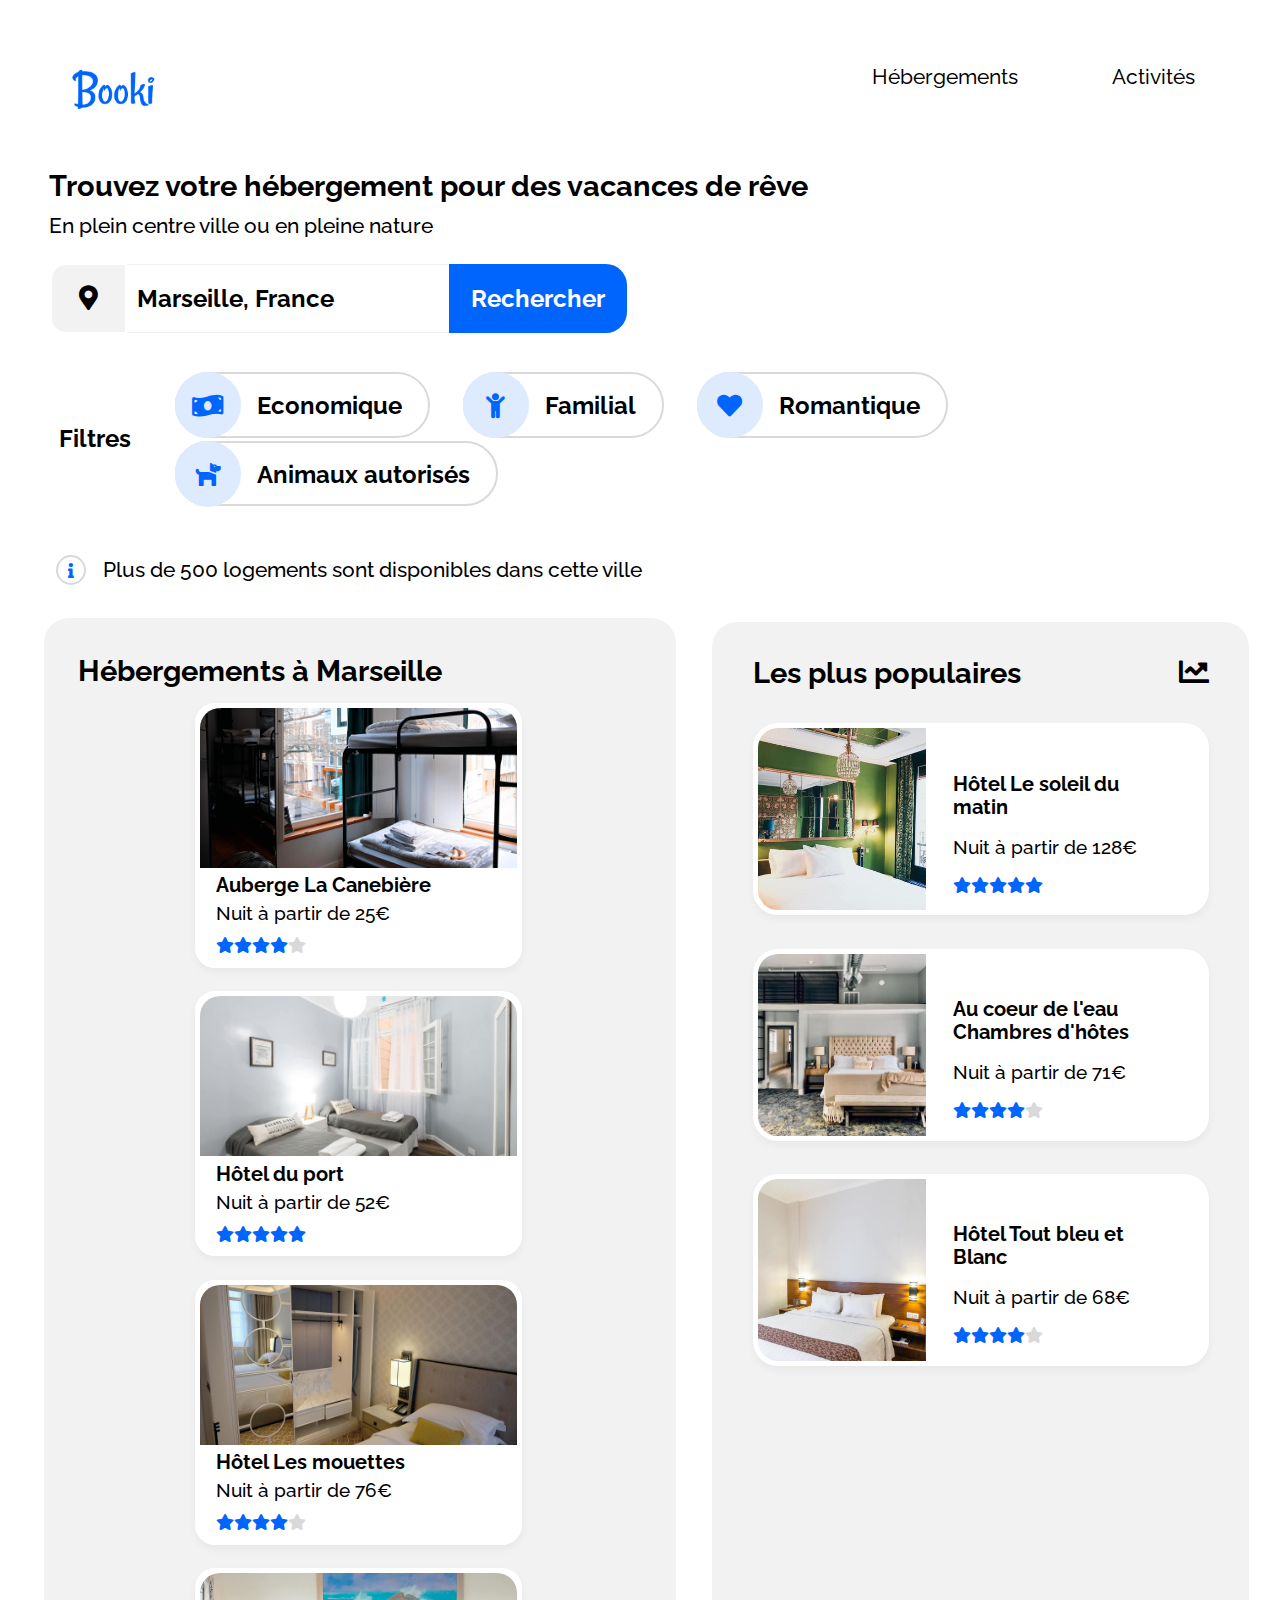
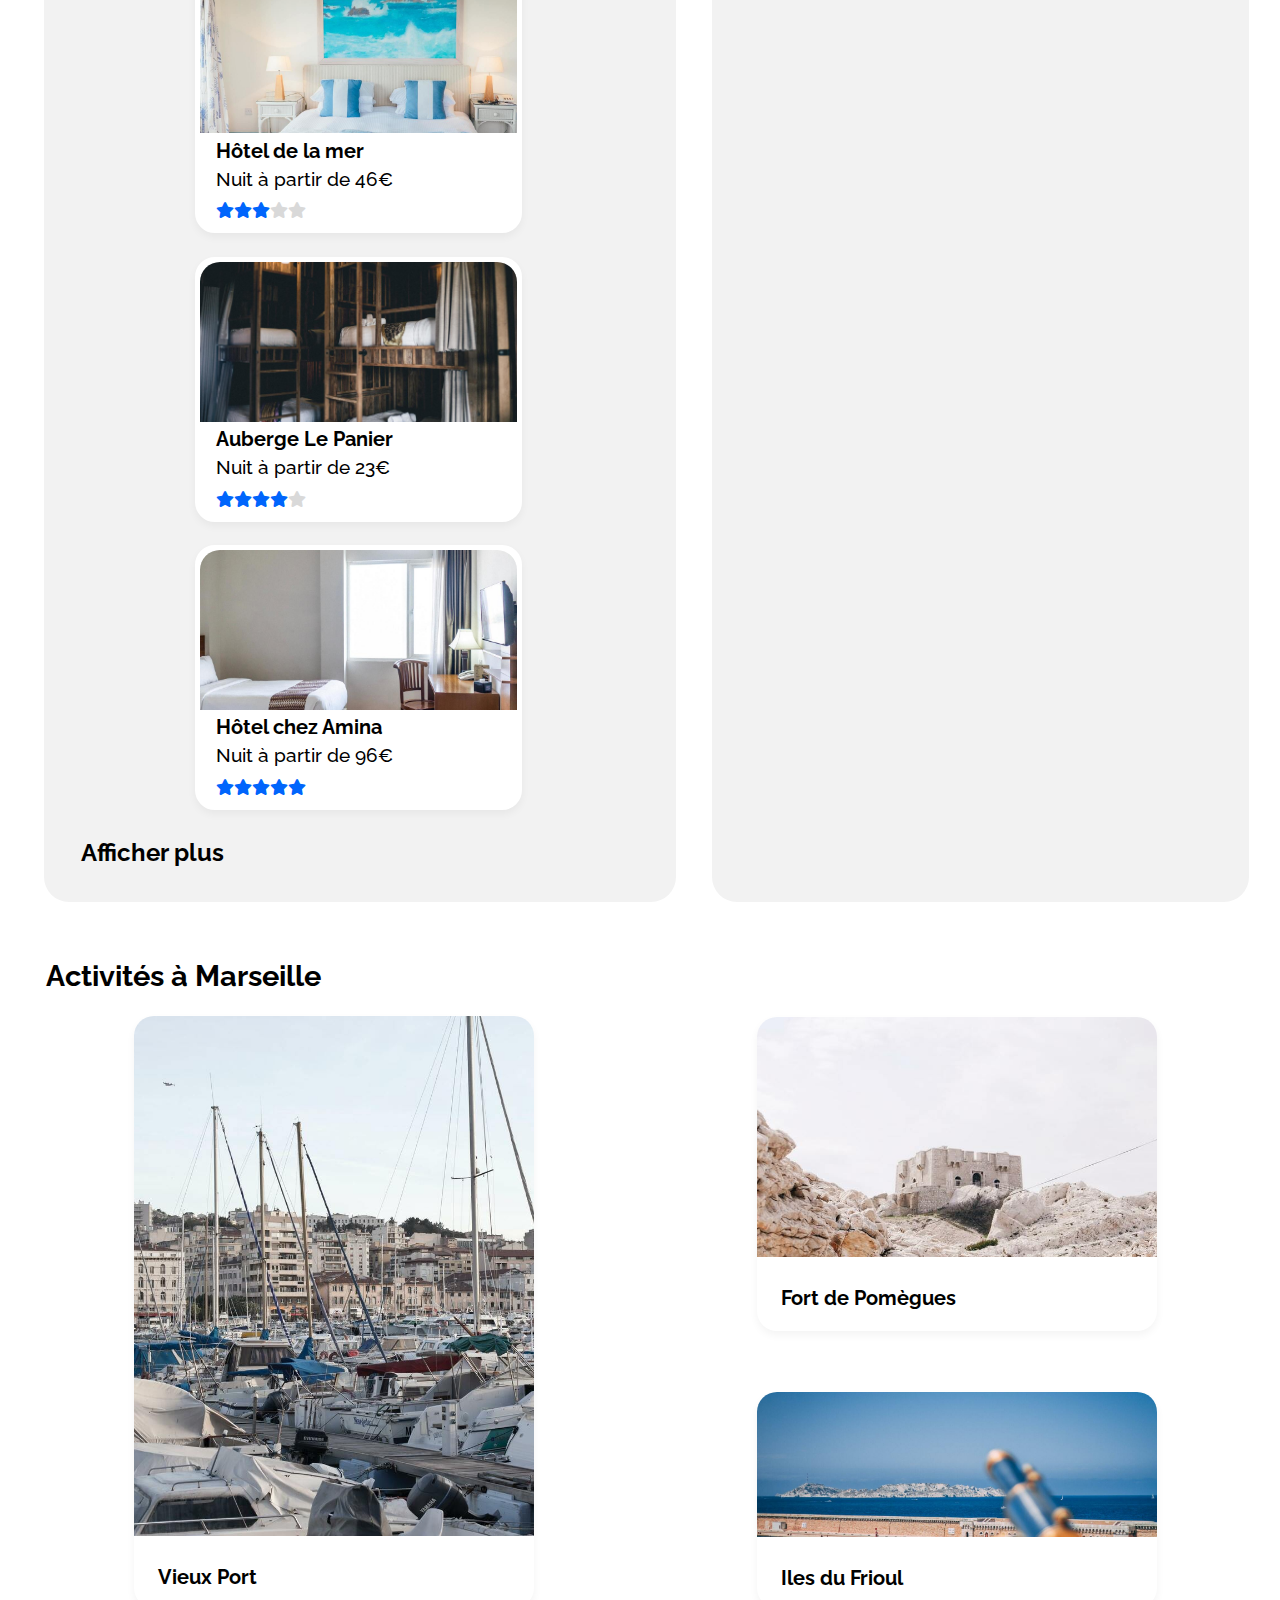
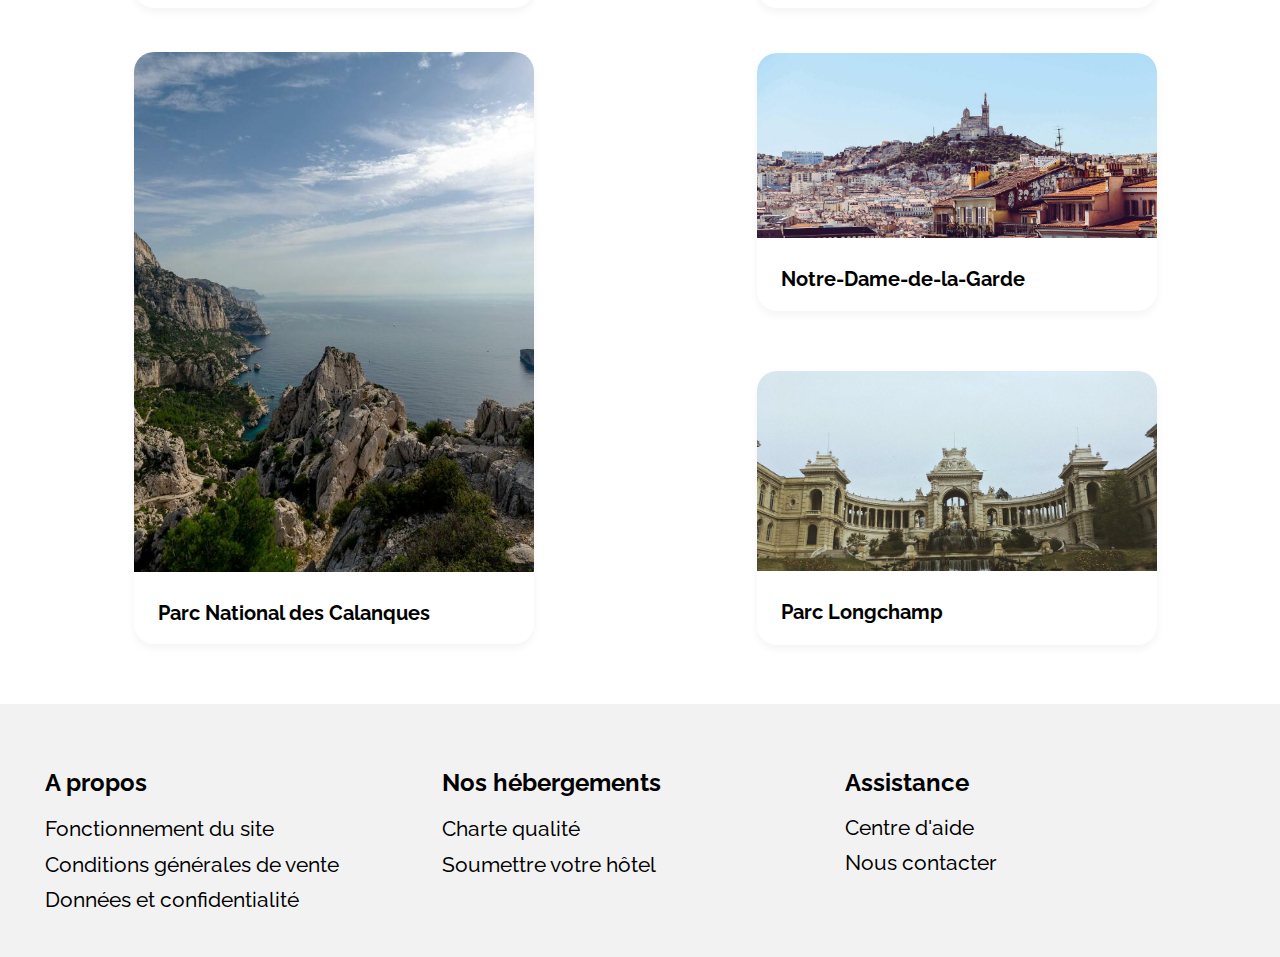
==== commit 53fd462e: "projet finit" ====
--- a/index.html
+++ b/index.html
@@ -102,7 +102,7 @@
                     <div class="card-top">
                         <a href="#">
                             <div class="img-top">
-                                <img src="./ressources/images/hebergements/3_medium/marcus-loke-WQJvWU_HZFo-unsplash.jpg"
+                                <img src="./ressources/images/hebergements/3_medium/canebiere.jpg"
                                 alt="Auberge La Canebière" class="cover" >
                             </div>
                             <div class="card-body">
@@ -122,7 +122,7 @@
                     <div class="card-top">
                         <a href="#">
                             <div class="img-top">
-                                <img src="./ressources/images/hebergements/3_medium/fred-kleber-gTbaxaVLvsg-unsplash.jpg" 
+                                <img src="./ressources/images/hebergements/3_medium/hotel-port.jpg" 
                                 alt="Hôtel du port" class="cover">                                                               
                             </div>
                             <div class="card-body">
@@ -141,7 +141,7 @@
                     <div class="card-top">
                         <a href="#">
                             <div class="img-top">
-                                <img src="./ressources/images/hebergements/3_medium/reisetopia-B8WIgxA_PFU-unsplash.jpg" 
+                                <img src="./ressources/images/hebergements/3_medium/mouettes.jpg" 
                                 alt="Hôtel Les mouettes" class="cover">                                                                                           
                             </div> 
                             <div class="card-body">
@@ -161,7 +161,7 @@
                     <div class="card-top">
                         <a href="#">
                             <div class="img-top">
-                                <img src="./ressources/images/hebergements/3_medium/annie-spratt-Eg1qcIitAuA-unsplash.jpg" 
+                                <img src="./ressources/images/hebergements/3_medium/hotel-mer.jpg" 
                                 alt="Hôtel de la mer" class="cover">
                             </div>
                             <div class="card-body">
@@ -181,7 +181,7 @@
                     <div class="card-top">
                         <a href="#">
                             <div class="img-top">
-                                <img src="./ressources/images/hebergements/3_medium/nicate-lee-kT-ZyaiwBe0-unsplash.jpg" 
+                                <img src="./ressources/images/hebergements/3_medium/panier.jpg" 
                                 alt="Auberge Le Panier" class="cover">
                             </div>
                             <div class="card-body">
@@ -201,7 +201,7 @@
                     <div class="card-top">
                         <a href="#">
                             <div class="img-top">
-                                <img src="./ressources/images/hebergements/3_medium/febrian-zakaria-M6S1WvfW68A-unsplash.jpg" 
+                                <img src="./ressources/images/hebergements/3_medium/amina.jpg" 
                                 alt="Hôtel chez Amina" class="cover">
                             </div>
                             <div class="card-body">
@@ -231,7 +231,7 @@
                     <a href="#">
                         <div class="card-aside">                    
                             <div class="img-left">
-                                <img src="./ressources/images/hebergements/3_medium/emile-guillemot-Bj_rcSC5XfE-unsplash.jpg" 
+                                <img src="./ressources/images/hebergements/4_small/soleil-matin.jpg" 
                                 alt="Hôtel Le soleil du matin" class="cover soleil">
                             </div>                       
                             <div class="description">
@@ -250,7 +250,7 @@
                     <a href="#">
                         <div class="card-aside">                    
                             <div class="img-left">
-                                <img src="./ressources/images/hebergements/3_medium/aw-creative-VGs8z60yT2c-unsplash.jpg" 
+                                <img src="./ressources/images/hebergements/4_small/coeur-eau.jpg" 
                                 alt="Au coeur de l'eau Chambre d'hôtes" class="cover coeur">   
                             </div>                        
                             <div class="description">
@@ -270,7 +270,7 @@
                     <a href="#">
                         <div class="card-aside">                   
                             <div class="img-left">
-                                <img id="" src="./ressources/images/hebergements/3_medium/febrian-zakaria-sjvU0THccQA-unsplash.jpg" 
+                                <img src="./ressources/images/hebergements/4_small/bleu-blanc.jpg" 
                                 alt="Hôtel Tout bleu et Blanc" class="cover blanc">
                             </div>
                            <div class="description">
@@ -296,22 +296,22 @@
 
                 <div class="card xtall">
                     <div class="img-top x-tall">
-                        <img class="cover top port" src="./ressources/images/activites/3_medium/reno-laithienne-QUgJhdY5Fyk-unsplash.jpg" 
+                        <img class="cover top port" src="./ressources/images/activites/3_medium/vieux-port.jpg" 
                             alt="Vieux Port">
                     </div>
                     <h4>Vieux Port</h4>                        
                 </div>
                 <div class="column">
                     <div class="card tall">
-                        <div class="img-top fort">
-                            <img class="cover fort" src="./ressources/images/activites/3_medium/paul-hermann-QFTrLdQIRhI-unsplash.jpg" 
+                        <div class="img-top">
+                            <img class="cover fort" src="./ressources/images/activites/3_medium/pomegues.jpg" 
                                 alt="Fort de pomègues">                            
                         </div>
                         <h4>Fort de Pomègues</h4>
                     </div>
                     <div class="card xsmall">
                         <div class="img-top">
-                            <img  src="./ressources/images/activites/3_medium/kevin-hikari-rV_Qd1l-VXg-unsplash.jpg" 
+                            <img  src="./ressources/images/activites/3_medium/frioul.jpg" 
                                 alt="îles du Frioul" class="cover x-small">                            
                         </div>
                         <h4>Iles du Frioul</h4>
@@ -320,7 +320,7 @@
                             
                 <div class="card xtall">
                     <div class="img-top x-tall">
-                        <img  src="./ressources/images/activites/3_medium/kilyan-sockalingum-NR8-cBCN3aI-unsplash.jpg" 
+                        <img  src="./ressources/images/activites/3_medium/calanques.jpg" 
                             alt="Parc National des Calanques" class="cover top">                            
                     </div>
                     <h4>Parc National des Calanques</h4>
@@ -328,14 +328,14 @@
                 <div class="column">
                     <div class="card small">
                         <div class="img-top dame">
-                            <img  src="./ressources/images/activites/3_medium/florian-wehde-xW9e8gdotxI-unsplash.jpg" 
+                            <img  src="./ressources/images/activites/3_medium/notre-dame.jpg"
                                 alt="Notre-Dame-de-la-Garde" class="cover dame">                         
                         </div>
                         <h4>Notre-Dame-de-la-Garde</h4>
                     </div>
                     <div class="card middle">
                         <div class="img-top parc">
-                            <img  src="./ressources/images/activites/3_medium/lena-paulin-wH2-EJoDcV0-unsplash.jpg" 
+                            <img  src="./ressources/images/activites/3_medium/longchamps.jpg" 
                             alt="Parc Longchamp" class="cover parc">
                         </div>
                         <h4>Parc Longchamp</h4>
--- a/css/style.css
+++ b/css/style.css
@@ -1,3 +1,4 @@
+/* CSS général , all devices */
 
 :root {
     --blue: #0065FC;
@@ -18,8 +19,7 @@
 }
 
 body {
-  /*background-image: url('/ressources/images/booki_desktop.png'); */
-    width: 100%;
+     width: 100%;
 }
 
 .blue {
@@ -42,7 +42,7 @@
 }
 
 h4 {
-    font-size: 21.4px;
+    font-size: 20px;
     font-weight: 700;    
 } 
 
@@ -55,15 +55,15 @@
 
 /* header css */
 header {    
-    margin-top: 0;  
+    height: 150px;
     display: flex;        
     flex-wrap: wrap;      
     box-sizing: border-box;             
 }  
 
 .navbar {
-    width:23.3vw;
-    margin:0;
+    width:447px;
+    margin-top: 0%;
     display: flex;      
 }
 
@@ -82,7 +82,7 @@
 }   
 
 .navbar a {
-    padding-top: 6.9vh;
+    padding-top: 65px;
 }
   
 .a-left {
@@ -99,7 +99,7 @@
 #recherche {
     padding-left: 3.8vw;  
     width: 96.5vw;
-    padding-top: 1.4vh;   
+    padding-top: 1.3vh;   
 }
 
 input, button, span, h3 {
@@ -111,7 +111,7 @@
     display:flex;
     align-items: center;    
     margin-top: 2.8vh;
-    margin-bottom: 4.2vh; 
+    margin-bottom: 4.1vh; 
        
 }
 
@@ -128,7 +128,7 @@
 
 
 .search input {    
-    padding: 18px 10px ;
+    padding: 20px 10px ;
     border-top: 1px solid var(--grey);
     border-right: none;
     border-bottom: 1px solid var(--grey);
@@ -144,7 +144,7 @@
     background-color: var(--blue);
     border-radius: 0 21px 21px 0;
     color: white;    
-    padding: 20px 21px;
+    padding: 21px 22px;
     position: relative;
     right: 6px;
     outline: none;
@@ -213,7 +213,7 @@
 /*section class info css */
 
 .info {
-    padding-top: 49px;
+    padding-top: 48px;
     padding-left: 7px;
     display: flex; 
 }
@@ -234,29 +234,22 @@
 #hebergements {
     display: flex;    
     justify-content: space-between;    
-    margin-bottom: 2.9%;        
-}
-
-#hebergements p {
-    font-size: 19px;
-}
-
-#main {
-   background-color: var(--grey); 
-}
+    margin-bottom: 3.2%;        
+}
+
 
 #main .row {
     justify-content: space-around;
 }
 
 #main h2 {
-    margin-top: 0.4%;
-    margin-left: 1.9%;
+    margin-top: 1%;
+    margin-left: 2%;
 }
 
 #main h3 {
-    margin-top: 4%;
-    margin-left: 2.4%;
+    margin-top: 3.4%;
+    margin-left: 2.5%;
 }
 
 .fa-star {
@@ -271,58 +264,64 @@
 height: 265px;
 border-radius: 20px;
 border: 5px #ffff solid;
-margin-top: 2.9%;
-margin-bottom: 0.7%;
+margin-top: 2.5%;
+margin-left: 1.5%;
+margin-right: 1.5%;
+margin-bottom: 1.5%;
 cursor: pointer; 
 }
 
 .card-top:hover {     
     filter: grayscale(1);
     box-shadow:  0 4px 16px 0 rgba(0, 0, 0, 0.699);
-  }
+}
 
 .img-top {
     display:flex;
     border-radius: 20px 20px 0px 0px ;
-    height: 150px;     
+    height: 160px;     
     overflow: hidden;   
     filter: grayscale(0);
     transition-property: filter; 
     transition-duration: .3s;
     transition-timing-function: ease;
 }
+
 .cover {
+    height:160px;
     width: 400px;   
     object-fit: cover;
 }
 
-.cal {
-    height: 803px;
-    object-fit: none;
-}
   
 .card-body {
     display: flex;
     flex-direction: column;
-    align-items: flex-start;
-    justify-content: space-evenly;
-    height: 100px;
-    padding-left: 5%;    
-}
+    align-items: flex-start;     
+    padding-left: 5%; 
+    padding-top: 2%;   
+}
+
+.card-body p{      
+    padding-bottom: 4%; 
+    padding-top: 2%;   
+}
+
 
 
 /*section id popular css */
 
 aside {   
     background-color: var(--grey); 
-    padding-left: 2.8%;
+    padding-left: 2.5%;
     padding-top: 2.8%;
-    padding-right: 2.8%;
-    margin-top: 3%;   
+    padding-right: 2.5%;
+    margin-top: 2.9%;   
 }
 
 #popular {   
     justify-content: space-between;
+    padding: 0% 2% ;
 }
 
 .fa-chart-line {
@@ -335,10 +334,9 @@
     text-align: start;
     background-color: #ffff;
     box-shadow: 0 4px 8px 0 rgba(0, 0, 0, 0.048);
-    max-width: 455px;
-    min-width: 400px;
+    max-width: 475px;       
     height: 192px;    
-    margin-top: 7%;  
+    margin: 7% 2%;  
     border-radius: 25px;
     border: 5px #ffff solid; 
     cursor: pointer;  
@@ -347,7 +345,7 @@
 .img-left {
     display: flex;
     border-radius: 20px 0px 0px 20px;         
-    overflow: hidden;   
+    overflow: hidden;
 }
 
 .soleil {
@@ -357,18 +355,15 @@
 }
 
 .coeur {
-    height: 190px;
+    height: 185px;
     width: 185px;
-    object-position: 65% 50%;
+    object-position: 70% 50%;
 }
 
 .blanc {
-    height: 190px;
+    height: 185px;
     width: 185px;
-}
-
-.none {
-    object-fit: none;
+    object-position: 50% 35%;
 }
 
 .description {
@@ -376,36 +371,29 @@
     flex-direction: column;
     justify-content: space-evenly;
     align-items: flex-start;
-    width: 300px;
-    padding: 6%;
-}
-.description span {
-    padding-top: 10%;
-}
-
+    padding: 6% 6% 0% 6%;
+}
 
 /*section id activités css */
 
 #activites {
-    padding-top: 1.4%;
-    padding-left: 3.55%;
-    padding-right: 2.9%;    
-}
-
-#activites .row {
-    justify-content: space-between; 
+    padding-top: 1.3%;
+    padding-left: 1.2%;
+    padding-right: 2.6%;        
 }
 
 #activites h2 {
-    margin-bottom: 1.6%;
     justify-content: space-between ;
+    padding-left: 2.5%;    
 }
 
 
 .column {
     display: flex;
     flex-direction: column;
-    justify-content: space-between;    
+    justify-content: space-between;  
+    max-height: 606px;  
+    margin-top: 1.3%;
 }
 
 .card {
@@ -415,7 +403,7 @@
     border-radius: 20px; 
     cursor: pointer;    
     width: 400px; 
-      
+    margin:1.8%;      
 }
 
 .card:hover {     
@@ -423,19 +411,27 @@
     box-shadow:  0 4px 16px 0 rgba(0, 0, 0, 0.699);
 }
 
+.card .img-top {
+    height: auto;
+}
+
 .xsmall {
     height: 216px;    
 }
+
 .small {
     height: 258px;    
 }
+
 .dame {
     height: 185px;
     object-position: 50% 0%;
 }
+
 .middle {
     height: 274px;
 }
+
 .parc {
     height: 200px;
     object-position: 50% 14%;
@@ -446,7 +442,7 @@
 }
 
 .top {
-    height: 590px;
+    height: 520px;
     object-position: 50% 39% ;
 }
 
@@ -455,20 +451,25 @@
     object-position: 50% 19% ;
 }
 
-.xtall h4 {
-    margin: 6.5%;
-}
-
-.xsmall h4 {
-    margin: 5.5%;
-}
-
-.small h4,
-.tall h4,
-.middle h4 {
+.xtall {
+    height: 592px;        
+          
+}
+
+.tall {
+    height: 314px;
+}
+
+.fort{
+    height: 240px;
+    object-position: 50% 39% ;
+}
+
+.card h4 {
     margin-top: 7.5%;
     margin-left: 6%;
 }
+
 
 
   /* footer css */
@@ -482,8 +483,8 @@
     margin-top: 3%;       
 }
 
-.menu {
-    width:32%;
+.menu {   
+    margin-right: auto;  
 }
 
 
@@ -494,7 +495,7 @@
 
 footer li {
     list-style-type: none; /* Remove bullets */
-    padding-top: 3.3%;    
+    padding-top: 3.3%;   
 }
 
 
@@ -518,20 +519,22 @@
 
     .navbar a:hover {    
         border-top: 4px var(--blue) solid;
-        padding-top: 6.4vh;  
-    }
+        padding-top: 61px;  
+    }
+
+    /* section id recherche  pour ordinateurs */
 
     #search-icon {
         display: none;
      }
 
     #filtres {
-        padding-left: 9px;
+        padding-left: 10px;
         align-items: center;   
     }
 
     #filtres .row {
-        margin-left: 29px;    
+        margin-left: 27px;    
     }  
      
     .info {
@@ -539,7 +542,7 @@
         align-items: center; 
     }
 
-    .info .fas {
+    .fa-info {
         font-size: 15px;
     }
 
@@ -548,104 +551,52 @@
         height: 30px;    
     }
 
+    .info {
+        flex-wrap: wrap;  
+        align-items: center; 
+    }
+
     .info p {
         padding-left: 17px;
     }
     
-
+/* section id hebergements  pour ordinateurs */
     #hebergements {
-        margin-right: 2.7%; 
-    }
-     
+        margin-right: 2.4%; 
+    }
+    
+    #hebergements p {
+        font-size: 19px;
+    }
+         
     #main {
-        padding: 2.6% 1.8% 2.9% 1.8%;
-        margin-top: 3%;        
-        margin-right: 3%;       
-        margin-left: 3.6%;
+        padding: 2.5% 2% 2.9% 1.8%;
+        margin-top: 2.6%;
+        margin-left: 3.5%;
+        margin-right: 2.9%;
+        background-color:var(--grey);
     }
     
     .radius {    
         border-radius: 25px;
     }
 
-    .img.left {
-        width: 200px;    
-        height: 180px;
-    }
-
-    .card-aside {        
-    margin-bottom: 10%;  
-    }
-
-    .xtall {
-        height: 592px;        
-              
-    }
-    
-    .tall {
-        height: 314px;
-    }
-    
-    .fort{
-        height: 240px;
-        object-position: 50% 39% ;
-    }
-
-    .x-tall {
-        height: 520px;
-    }
-    
-    .top {
-        height: 590px;
-        object-position: 50% 39% ;
-    }
-    
-    .x-small {
-        height: 145px;
-        object-position: 50% 19% ;
-    }
-    
-    .xsmall {
-        height: 216px;    
-    }
-
-    .small {
-        height: 258px;    
-    }
-
-    .dame {
-        height: 185px;
-        object-position: 50% 0%;
-    }
-    .middle {
-        height: 274px;
-    }
-
-    .parc {
-        height: 200px;
-        object-position: 50% 14%;
-    }
-
-    .x-tall {
-        height: 520px;
-    }
-
-    .top {
-        height: 590px;
-        object-position: 50% 39% ;
-    }
-
-    .x-small {
-        height: 145px;
-        object-position: 50% 19% ;
-    }
-
-    .xtall h4 {
-        margin: 6.5%;
-    }
-
-    .xsmall h4 {
-        margin: 5.5%;
+    .description {
+        width: 300px;
+    }
+
+    /* section id activités  pour ordinateurs */
+
+    #activites .row {
+        justify-content: space-around;
+    }
+    
+      
+    
+
+/*section footer pour ordinateurs */
+    .menu {
+        width:30%;
     }
 
     .far {
@@ -666,6 +617,14 @@
 
 /* pour les tablettes */
 @media all and (max-width: 992px) {
+
+    /*section header pour tablettes */
+
+    
+    p, .card-body p {
+        font-size: 17px;
+    }
+
     header {
         justify-content: space-evenly;        
     }
@@ -679,6 +638,17 @@
     .navbar {
         width:50%;
     }     
+    
+    /*section id recherche pour tablettes */
+
+    #recherche {
+        padding-left: 6%;
+    }
+
+    input, button, span, h3 {
+        font-size: 20px;
+        font-weight: 700;    
+    }
     
     #search-word {
         display: none;
@@ -688,6 +658,29 @@
         margin:7px;
     }
 
+    .round-icon {
+        width: 60px;
+        height: 60px;
+    }
+
+    .fas {
+        font-size: 20px;
+    }
+
+    .fa-info, .fa-star {
+        font-size: 13px;
+    }
+
+    .info {
+        align-items: center; 
+    }
+
+    .info p {
+        padding-left: 10px;
+    }
+
+     /*section id hébegements pour tablettes */
+
    #hebergements {
        flex-direction: column;
    }
@@ -712,34 +705,56 @@
         max-width: 330px;
         min-width: 200px;               
     }
-    
+
+    .description {
+        width: 240px;
+    }
+
+    
+    /*section id activités pour tablettes */
+
+    #activites {
+        padding-left: 4%;
+    }
+
+    #activites .row {
+        margin: auto;
+    }
+
     .card {        
         max-width: 330px;
-    }
-
-    .fort {
-        height: 250px;
-    }
-    .tall h4 {
-        margin: 5%;
-    }
+        height: auto;
+    }
+  
+    .column {
+        max-height: 591px;
+    }
+
+    .card h4 {
+        margin: 6%;
+    }
+
+     /*section footer pour tablettes */
+
+     footer {
+         padding: 6%;
+     }
 
     .far {
         padding-top: 2px;
         padding-left: 12px;
     }
-
     
     .menu h3 {
-        font-size: 20px;
+        font-size: 18px;
     }
 
     .menu a {
-    font-size: 18px;
-    }
-}
-
-
-
-
-
+    font-size: 16px;
+    }
+}
+
+
+
+
+
--- a/css/small-devices.css
+++ b/css/small-devices.css
@@ -1,14 +1,7 @@
 /* pour les smartphones */
 @media all and (max-width: 767px) {
 
- body {
-    width: 375px;
    
-  /* background-image: url('/ressources/images/ip_3.png');*/
-    background-repeat: no-repeat;
-    
-  }
-
     h1 {
         margin-top: 3vh;
         margin-bottom: 1.9vh;
@@ -24,13 +17,12 @@
        
     h4 {
         font-size: 2.4vh;
-        font-weight: 700;        
+        font-weight: 800;        
     } 
 
     p {
         font-size: 2.35vh;
         font-weight: 600;
-        margin-left: 1.8vw;
     }
 
     a {
@@ -72,7 +64,7 @@
 
     .navbar a:hover { 
         border-bottom: 3px var(--blue) solid;
-        padding-top: -1vh;
+        padding-top: 1vh;
         padding-bottom: 1.7vh;        
     }
 
@@ -88,8 +80,13 @@
     /* section id recherche pour mobiles  */
 
     #recherche {       
-        padding-right: 2.5vw; 
+        padding-right: 2.5vw;
+        padding-left: 3.8vw; 
         width: 100vw;          
+    }
+
+    #recherche p {        
+        margin-left: 1.8vw;
     }
 
     .form-group {
@@ -148,7 +145,7 @@
     }
         
     .filter-button {    
-        padding: 2.3vh 3.8vw 2vh 16vw;
+        padding: 2.3vh 3.8vw 1.8vh 16vw;
         margin-bottom: -0.4vh;
     }
 
@@ -165,7 +162,7 @@
     }
 
     .info-icon {  
-        height: 4vh;   
+        height: 3.4vh;   
     }
 
     .info p {
@@ -186,24 +183,53 @@
         margin: auto;    
     }
 
+    #main h2 {
+        margin-top: 7%;
+        margin-bottom: 2%;
+        margin-left: 4%;
+    }
+
+    #main h3 {
+        margin-left: 4%;
+    }
+
     aside:nth-child(2) {
         order: 1;
     }
 
-    .fa-star {
-        margin-top: 2vh;
+    .fa-star {        
         font-size: 1.85vh;
     }
     
     .card-top {
-        width: 600px;
-    }
-
+        width: 90vw;
+        height: 30vh;
+    }
+
+    .img-top {
+        height: 17.5vh;
+    }
+
+    .cover {
+        height: 17vh;
+    }
+
+    .card-body {
+        padding-bottom: 2%;
+        padding-left: 2%;
+        padding-top: 2%;
+    }
+
+    .card-body p {
+        padding-bottom: 3%;
+        font-size: 2.05vh;
+    }
+
+    
 /*section id popular css pour mobiles */
 
     aside {
         width: 100%;
-        padding: 5.5%;
         margin-top: 6.4%;
     }
 
@@ -220,26 +246,32 @@
         margin-top: 4%;        
     }
 
+    .img-left {
+        height: 20vh;
+        width: 40vw;
+    }
+
     .soleil {
-        height: 0vh;
-        width: 60vw;
-              
+        height: 20vh;
+        width: 40vw;
+        object-position: 70% 50%;      
     }
 
     .coeur {
-        height: 0vh;
-        width: 60vw;       
+        height: 20vh;
+        width: 40vw;  
+        object-position: 100% 50%;       
     }
 
     .blanc {
-        height: 0vh;
-        width: 60vw;
+        height: 20vh;
+        width: 40vw;
     }
     
     .description {
         padding-left: 4.5%;
         padding-top: 7.7%;
-        width: 80vw
+        width: 50vw;
     }
 
     
@@ -249,24 +281,51 @@
         margin-top: 5.2%;
         margin-bottom: 7.5%;
     }
+
+    .bloc {
+        margin-bottom: 5%;
+    }
         
 /*section id activités css pour mobiles */
 
     #activites {
-        margin-top: 7%;
-        margin-bottom: 7%;
-    }
-
-    #activite-1,
-    #activite-2 {
-        flex-direction: column;
-        width: 90%;
+        width: 100%;
+        margin: auto;
+        padding-left: 1.2%;
+        padding-right: 1.2%;
+    }
+
+    #activites h2 {
+        padding-top: 5%;
+        padding-left: 5%;
+        padding-bottom: 5%;
+    }
+    
+    #activites .row {
+        margin-left: 2%;
+    }
+
+    .card {        
+        width: 90vw;
+        height: 28vh;
         margin: 3%;
-    }
-    .card {        
-        width: 350px;
-        margin: 3%;
-    }  
+    } 
+    
+    .card .cover {
+        height: 21vh;
+    }
+
+    .card .img-top {
+        height: 21vh;
+    }
+
+    .top {
+        object-position: 50% 15%;
+    }
+
+    .fort {
+        object-position: 50% 40%;
+    }
     
     
   /* footer css pour mobiles */
@@ -275,11 +334,18 @@
         flex-direction: column; 
         justify-content: space-between;
         align-items: flex-start;
-        width: 100%;       
+        width: 100%;  
+        margin-top: 5%; 
+        padding: 5% 5% 10% 5%;  
     }
 
     .menu {
-        width:90%;
+        width:100%;
+    }
+
+    .far {
+        padding-top: 0px;
+        padding-left: 0px;
     }
     
 }
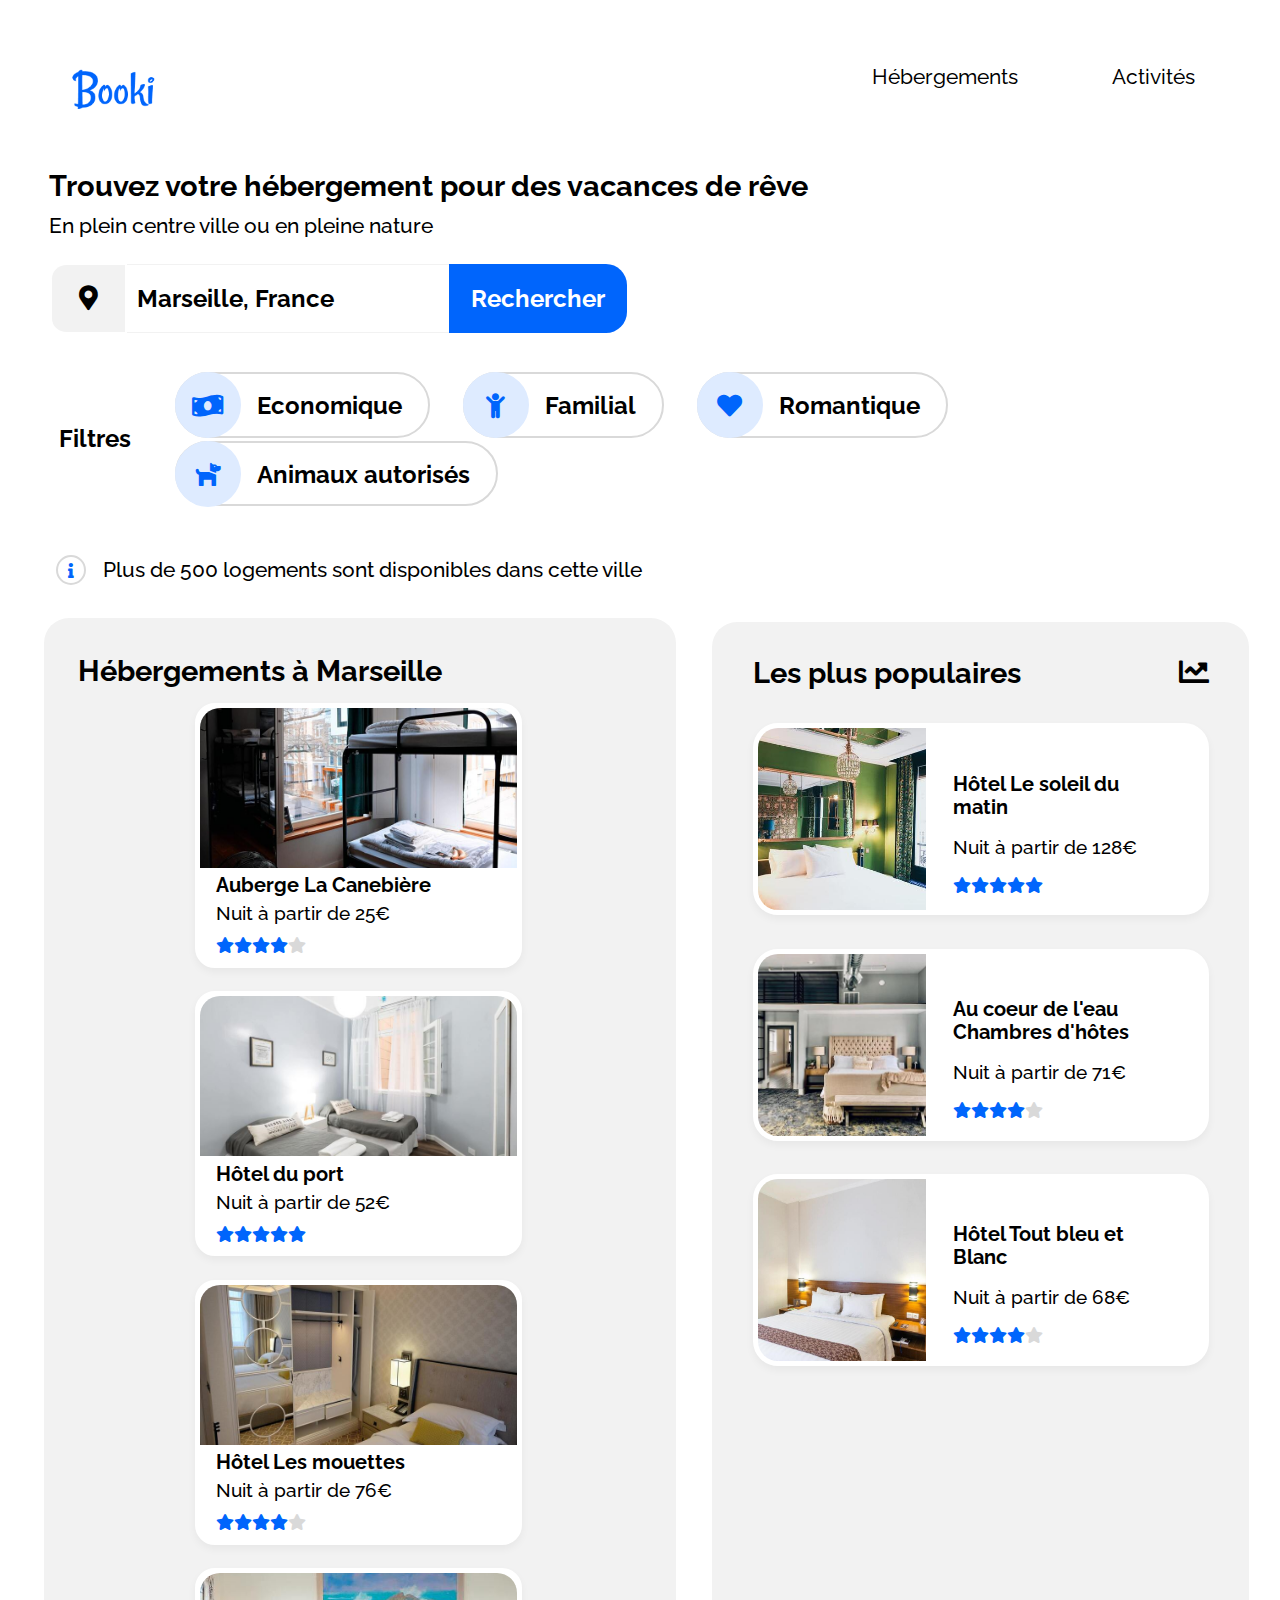
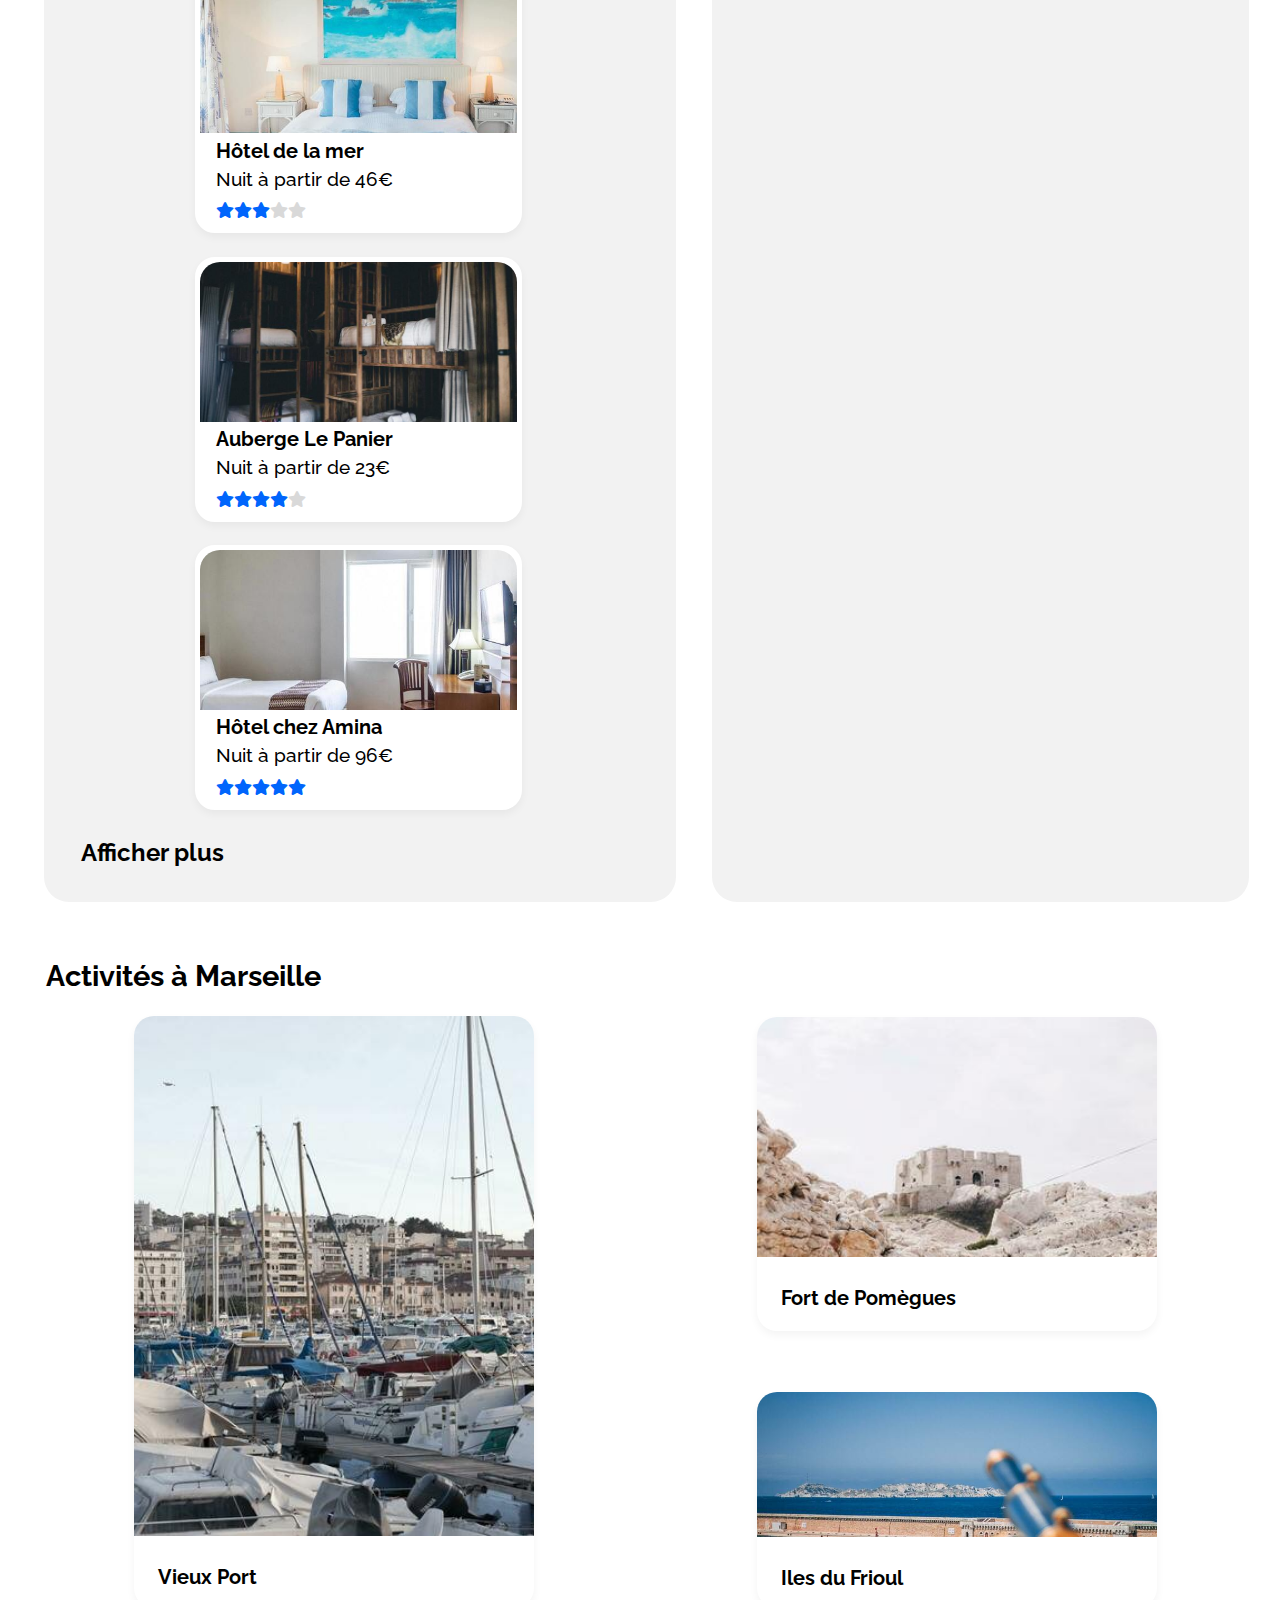
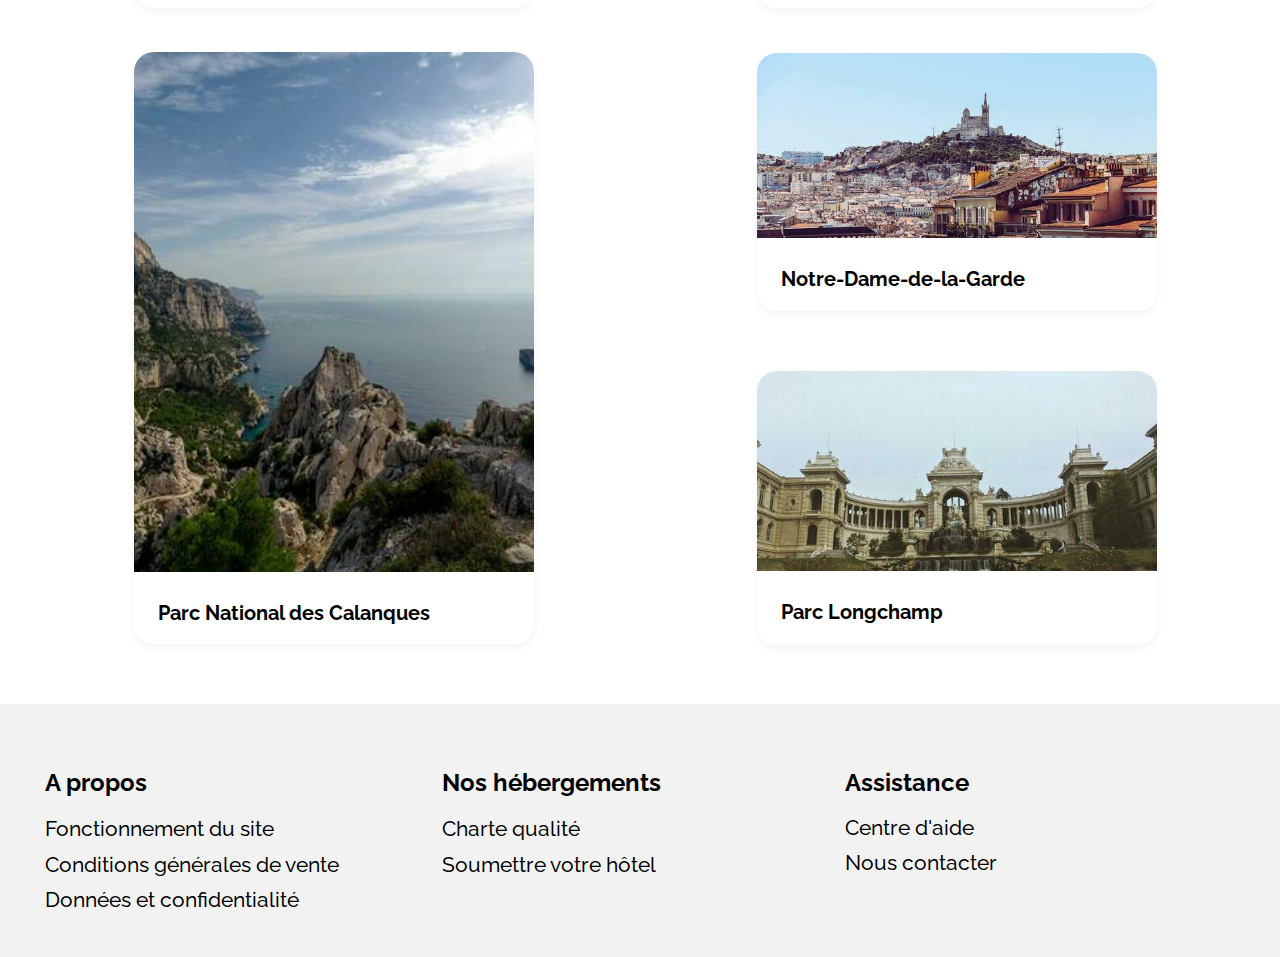
==== commit bb556244: "changement  format images" ====
--- a/index.html
+++ b/index.html
@@ -22,7 +22,7 @@
     
     <header>       
         <div class="logo">
-            <img src="./ressources/images/logo/Booki.png" alt="logo">
+            <img src="./images/logo/Booki.png" alt="logo">
         </div>
         <nav class="navbar">
             <a class="a-left" href="#hebergements">Hébergements</a> 
@@ -95,14 +95,14 @@
 
         </section>
 
-        <article id="hebergements" >
+        <article id="hebergements">
             <section id="main" class="radius">
                 <h2>Hébergements à Marseille</h2>
                 <div class="row">
                     <div class="card-top">
                         <a href="#">
                             <div class="img-top">
-                                <img src="./ressources/images/hebergements/3_medium/canebiere.jpg"
+                                <img src="./images/hebergements/4_small/canebiere.jpg"
                                 alt="Auberge La Canebière" class="cover" >
                             </div>
                             <div class="card-body">
@@ -122,7 +122,7 @@
                     <div class="card-top">
                         <a href="#">
                             <div class="img-top">
-                                <img src="./ressources/images/hebergements/3_medium/hotel-port.jpg" 
+                                <img src="./images/hebergements/4_small/hotel-port.jpg" 
                                 alt="Hôtel du port" class="cover">                                                               
                             </div>
                             <div class="card-body">
@@ -141,7 +141,7 @@
                     <div class="card-top">
                         <a href="#">
                             <div class="img-top">
-                                <img src="./ressources/images/hebergements/3_medium/mouettes.jpg" 
+                                <img src="./images/hebergements/4_small/mouettes.jpg" 
                                 alt="Hôtel Les mouettes" class="cover">                                                                                           
                             </div> 
                             <div class="card-body">
@@ -161,7 +161,7 @@
                     <div class="card-top">
                         <a href="#">
                             <div class="img-top">
-                                <img src="./ressources/images/hebergements/3_medium/hotel-mer.jpg" 
+                                <img src="./images/hebergements/4_small/hotel-mer.jpg" 
                                 alt="Hôtel de la mer" class="cover">
                             </div>
                             <div class="card-body">
@@ -181,7 +181,7 @@
                     <div class="card-top">
                         <a href="#">
                             <div class="img-top">
-                                <img src="./ressources/images/hebergements/3_medium/panier.jpg" 
+                                <img src="./images/hebergements/4_small/panier.jpg" 
                                 alt="Auberge Le Panier" class="cover">
                             </div>
                             <div class="card-body">
@@ -201,7 +201,7 @@
                     <div class="card-top">
                         <a href="#">
                             <div class="img-top">
-                                <img src="./ressources/images/hebergements/3_medium/amina.jpg" 
+                                <img src="./images/hebergements/4_small/amina.jpg" 
                                 alt="Hôtel chez Amina" class="cover">
                             </div>
                             <div class="card-body">
@@ -231,7 +231,7 @@
                     <a href="#">
                         <div class="card-aside">                    
                             <div class="img-left">
-                                <img src="./ressources/images/hebergements/4_small/soleil-matin.jpg" 
+                                <img src="./images/hebergements/4_small/soleil-matin.jpg" 
                                 alt="Hôtel Le soleil du matin" class="cover soleil">
                             </div>                       
                             <div class="description">
@@ -250,7 +250,7 @@
                     <a href="#">
                         <div class="card-aside">                    
                             <div class="img-left">
-                                <img src="./ressources/images/hebergements/4_small/coeur-eau.jpg" 
+                                <img src="./images/hebergements/4_small/coeur-eau.jpg" 
                                 alt="Au coeur de l'eau Chambre d'hôtes" class="cover coeur">   
                             </div>                        
                             <div class="description">
@@ -270,7 +270,7 @@
                     <a href="#">
                         <div class="card-aside">                   
                             <div class="img-left">
-                                <img src="./ressources/images/hebergements/4_small/bleu-blanc.jpg" 
+                                <img src="./images/hebergements/4_small/bleu-blanc.jpg" 
                                 alt="Hôtel Tout bleu et Blanc" class="cover blanc">
                             </div>
                            <div class="description">
@@ -296,7 +296,7 @@
 
                 <div class="card xtall">
                     <div class="img-top x-tall">
-                        <img class="cover top port" src="./ressources/images/activites/3_medium/vieux-port.jpg" 
+                        <img class="cover top port" src="./images/activites/4_small/vieux-port.jpg" 
                             alt="Vieux Port">
                     </div>
                     <h4>Vieux Port</h4>                        
@@ -304,14 +304,14 @@
                 <div class="column">
                     <div class="card tall">
                         <div class="img-top">
-                            <img class="cover fort" src="./ressources/images/activites/3_medium/pomegues.jpg" 
+                            <img class="cover fort" src="./images/activites/4_small/pomegues.jpg" 
                                 alt="Fort de pomègues">                            
                         </div>
                         <h4>Fort de Pomègues</h4>
                     </div>
                     <div class="card xsmall">
                         <div class="img-top">
-                            <img  src="./ressources/images/activites/3_medium/frioul.jpg" 
+                            <img  src="./images/activites/4_small/frioul.jpg" 
                                 alt="îles du Frioul" class="cover x-small">                            
                         </div>
                         <h4>Iles du Frioul</h4>
@@ -320,7 +320,7 @@
                             
                 <div class="card xtall">
                     <div class="img-top x-tall">
-                        <img  src="./ressources/images/activites/3_medium/calanques.jpg" 
+                        <img  src="./images/activites/4_small/calanques.jpg" 
                             alt="Parc National des Calanques" class="cover top">                            
                     </div>
                     <h4>Parc National des Calanques</h4>
@@ -328,14 +328,14 @@
                 <div class="column">
                     <div class="card small">
                         <div class="img-top dame">
-                            <img  src="./ressources/images/activites/3_medium/notre-dame.jpg"
+                            <img  src="./images/activites/4_small/notre-dame.jpg"
                                 alt="Notre-Dame-de-la-Garde" class="cover dame">                         
                         </div>
                         <h4>Notre-Dame-de-la-Garde</h4>
                     </div>
                     <div class="card middle">
                         <div class="img-top parc">
-                            <img  src="./ressources/images/activites/3_medium/longchamps.jpg" 
+                            <img  src="./images/activites/4_small/longchamps.jpg" 
                             alt="Parc Longchamp" class="cover parc">
                         </div>
                         <h4>Parc Longchamp</h4>
--- a/css/style.css
+++ b/css/style.css
@@ -190,6 +190,8 @@
     color: white;
     box-shadow: 0 12px 16px 0 rgba(0, 0, 0, 0.171), 0 17px 50px 0 rgba(0, 0, 0, 0.199);
     opacity: 0.8;
+    position: relative;
+    z-index: 1;
   }
 
 .round-icon {      
@@ -197,6 +199,7 @@
     border-radius: 50%;
     background-color: var(--blue-light);
     position: absolute;  
+    z-index: 2;
     display: flex;        
     color: var(--blue);
     width: 66px;
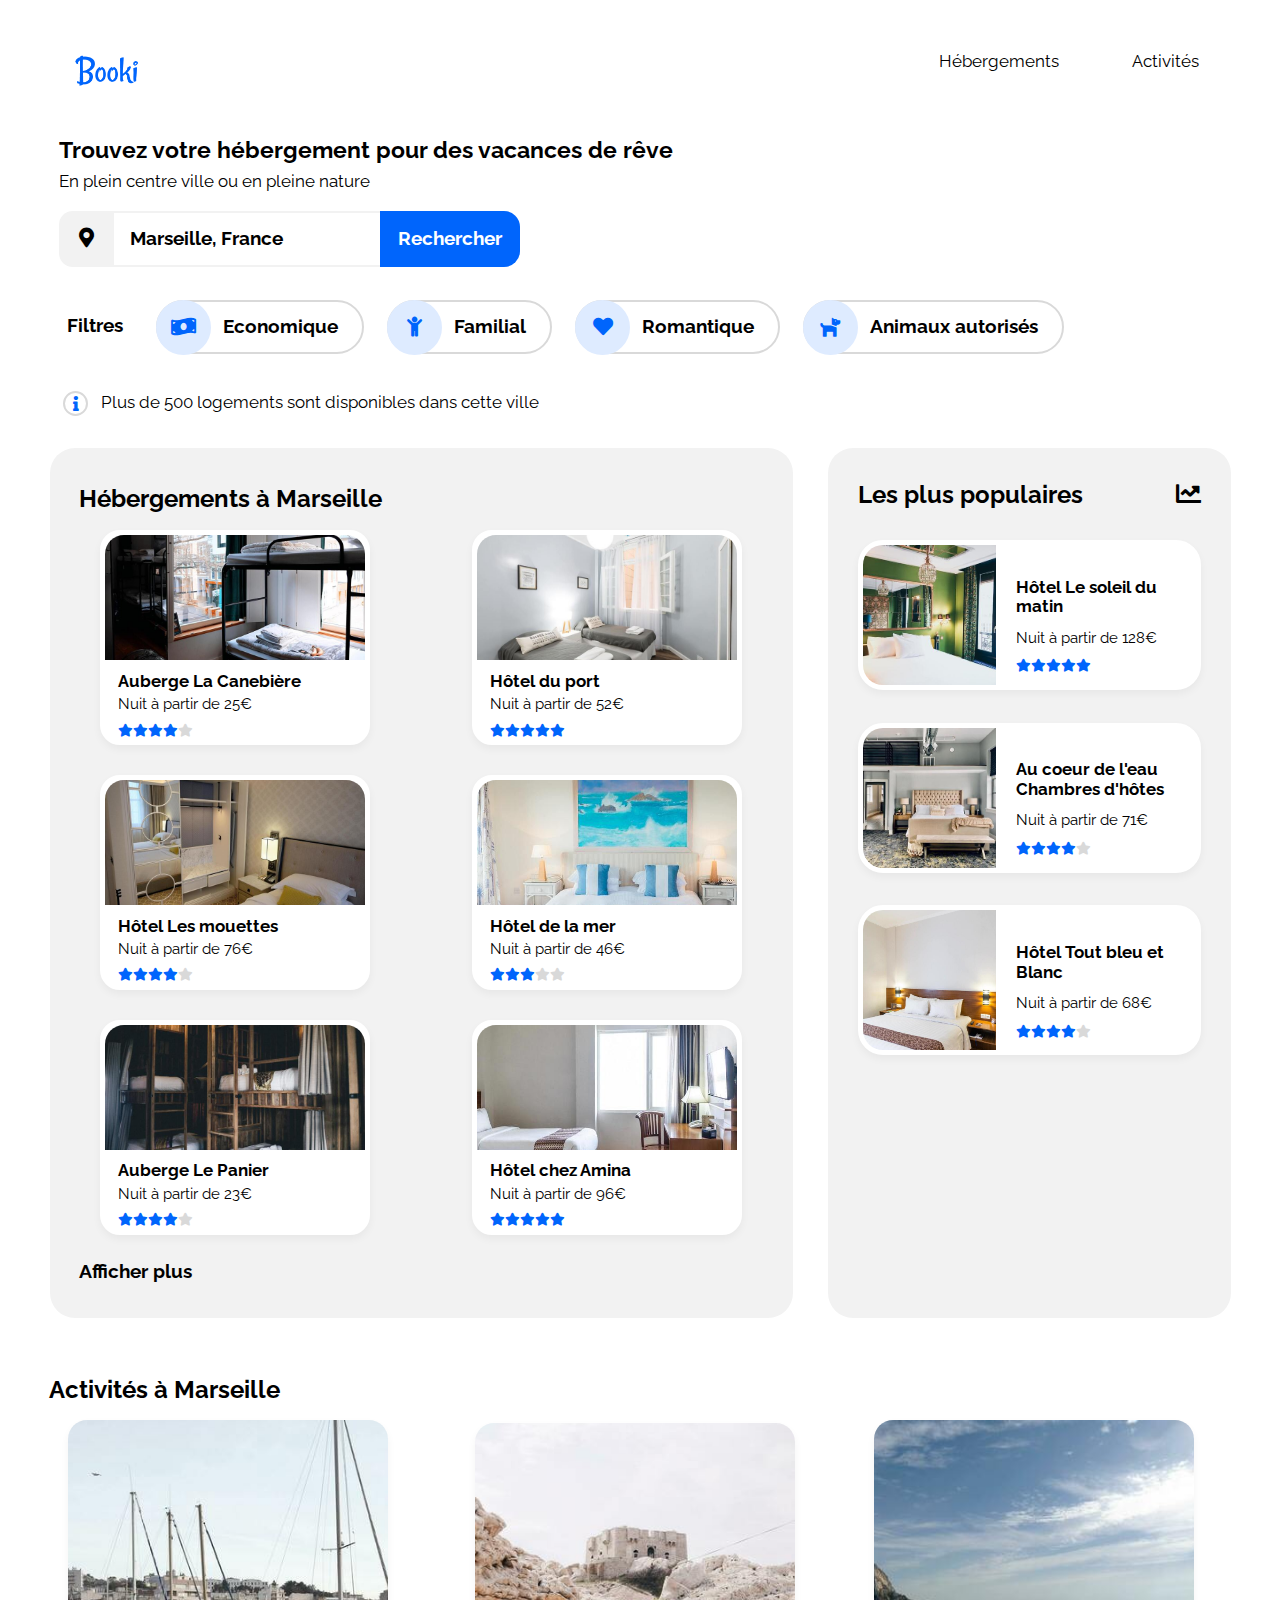
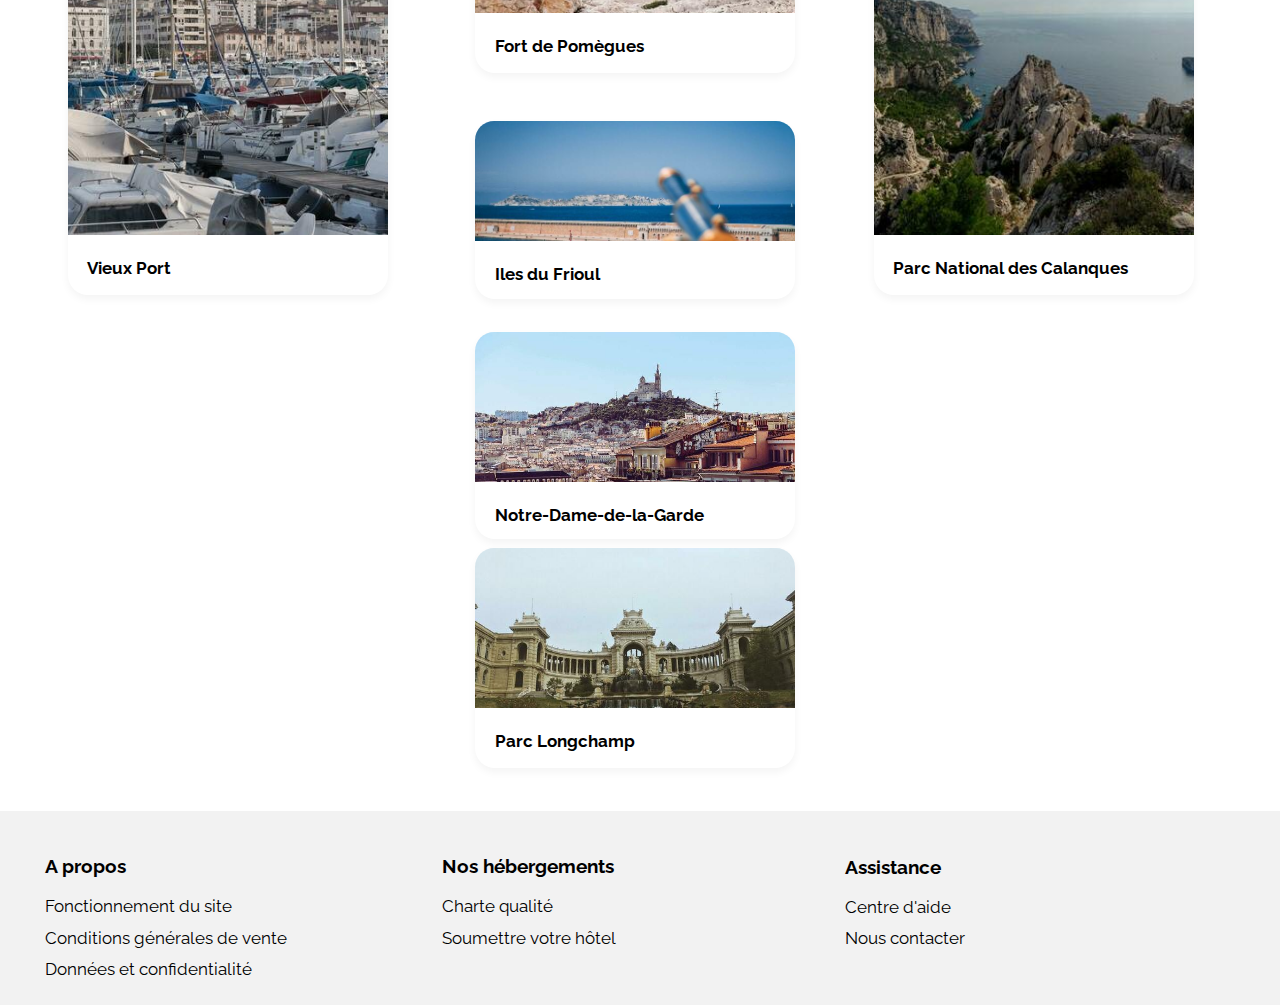
==== commit 8a6bd88e: "reprise du responsive" ====
--- a/index.html
+++ b/index.html
@@ -95,7 +95,7 @@
 
         </section>
 
-        <article id="hebergements">
+        <article id="hebergements" class="container-fluid">
             <section id="main" class="radius">
                 <h2>Hébergements à Marseille</h2>
                 <div class="row">
--- a/css/style.css
+++ b/css/style.css
@@ -13,14 +13,11 @@
     margin:0;
     padding:0;
     font-family: 'Raleway', sans-serif;
-    font-size: 21px; 
-    font-weight: 500;    
-    
-}
-
-body {
-     width: 100%;
-}
+    font-size: 17.1px; 
+    font-weight: 400;    
+    
+}
+
 
 .blue {
     color: var(--blue);
@@ -31,18 +28,18 @@
 }
 
 h1 {
-    font-size: 29.2px;
-    font-weight: 700;
+    font-size: 23.4px;
+    font-weight: bold;
     padding-bottom: 2px;
 }
   
 h2 {
-    font-size: 29.1px;
+    font-size: 23.5px;
     font-weight: bold;
 }
 
 h4 {
-    font-size: 20px;
+    font-size: 17px;
     font-weight: 700;    
 } 
 
@@ -54,15 +51,16 @@
 
 
 /* header css */
-header {    
-    height: 150px;
+
+header {  
     display: flex;        
     flex-wrap: wrap;      
     box-sizing: border-box;             
 }  
 
+
 .navbar {
-    width:447px;
+    width: 372px;
     margin-top: 0%;
     display: flex;      
 }
@@ -73,8 +71,8 @@
     flex-grow: 1;
     flex-basis: 0;   
     text-align: center;
-    font-size: 21px; 
-    font-weight: 450;
+    font-size: 17.2px; 
+    font-weight: 400;
 }
 
 a:hover {
@@ -82,7 +80,7 @@
 }   
 
 .navbar a {
-    padding-top: 65px;
+    padding-top: 52px;
 }
   
 .a-left {
@@ -90,50 +88,48 @@
 }
 
 .a-right {
-    padding-right: 22px; 
+    padding-right: 32px; 
 }
 
 
 /* section id recherche  css */
 
 #recherche {
-    padding-left: 3.8vw;  
-    width: 96.5vw;
-    padding-top: 1.3vh;   
+    padding-left: 59px;        
+    padding-top: 2.8px;
 }
 
 input, button, span, h3 {
-    font-size: 24px;
+    font-size: 19px;
     font-weight: 700;    
 }
 
 .form-group {
     display:flex;
     align-items: center;    
-    margin-top: 2.8vh;
-    margin-bottom: 4.1vh; 
+    margin-top: 19px;
+    margin-bottom: 31px; 
        
 }
 
 #here {
     background-color: var(--grey);
     color: black;
-    border-radius:  20% 0 0 20%;       
-    padding: 20px 27px;
-    position: relative;
-    left: 3px;
+    border-radius:  25% 0 0 25%;       
+    padding: 17px 20px;
+    float:left;
     outline: none;
     border: none;
 }
 
 
 .search input {    
-    padding: 20px 10px ;
-    border-top: 1px solid var(--grey);
+    padding: 15px 16px ;
+    border-top: 2px solid var(--grey);
     border-right: none;
-    border-bottom: 1px solid var(--grey);
+    border-bottom: 2px solid var(--grey);
     border-left: none;
-    
+    position: relative;
 }
 
 .search ::placeholder {
@@ -142,11 +138,11 @@
 
 #bouton {
     background-color: var(--blue);
-    border-radius: 0 21px 21px 0;
+    border-radius: 0 16px 16px 0;
     color: white;    
-    padding: 21px 22px;
+    padding: 17px 18px;
     position: relative;
-    right: 6px;
+    right: 8px;
     outline: none;
     border: none;
     cursor: pointer;    
@@ -171,13 +167,13 @@
 
 .filter {
     padding: 2px 0px 1px 0px;
-    margin: 0px 16px 0px 17px;    
+    margin: 0px 10px 0px 13px;    
 }
 
 .filter-button {
     border: 2px solid var(--dk-grey);
     border-radius: 50px;
-    padding: 18px 26px 16px 80px;       
+    padding: 14px 24px 14px 65px;       
     display:flex;
     cursor: pointer;
     transition-duration: 0.4s;
@@ -202,22 +198,22 @@
     z-index: 2;
     display: flex;        
     color: var(--blue);
-    width: 66px;
-    height: 66px;
+    width: 55px;
+    height: 55px;
     justify-content: center;
     align-items: center;
     border: 2px solid var(--blue-light);
   }
   
 .fas {
-      font-size: 25px;
+      font-size: 20px;
   }
 
 /*section class info css */
 
 .info {
-    padding-top: 48px;
-    padding-left: 7px;
+    padding-top: 36px;
+    padding-left: 4px;
     display: flex; 
 }
 
@@ -228,8 +224,6 @@
     justify-content: center;
     align-items: center;
     color: var(--blue);
-    width: 30px;
-    height: 30px;    
 }
 
   /*section id hébergements css */
@@ -237,39 +231,37 @@
 #hebergements {
     display: flex;    
     justify-content: space-between;    
-    margin-bottom: 3.2%;        
-}
-
+    margin-bottom: 3.2%;     
+}
 
 #main .row {
     justify-content: space-around;
 }
 
 #main h2 {
-    margin-top: 1%;
-    margin-left: 2%;
+    margin-top: 5%;
+    margin-left: 4%;
 }
 
 #main h3 {
-    margin-top: 3.4%;
-    margin-left: 2.5%;
+    margin-top: 2%;
+    margin-left: 4%;
 }
 
 .fa-star {
-    font-size: 16px;
+    font-size: 13px;
 }
 
 .card-top {
 display: block;
 background-color: #ffff;
 box-shadow: 0 4px 8px 0 rgba(0, 0, 0, 0.048);
-max-width: 327px;
-height: 265px;
+height: 215px;
 border-radius: 20px;
 border: 5px #ffff solid;
 margin-top: 2.5%;
-margin-left: 1.5%;
-margin-right: 1.5%;
+margin-left: 1%;
+margin-right: 1%;
 margin-bottom: 1.5%;
 cursor: pointer; 
 }
@@ -281,8 +273,8 @@
 
 .img-top {
     display:flex;
-    border-radius: 20px 20px 0px 0px ;
-    height: 160px;     
+    border-radius: 19px 19px 0px 0px ;
+    height: 125px;     
     overflow: hidden;   
     filter: grayscale(0);
     transition-property: filter; 
@@ -291,18 +283,17 @@
 }
 
 .cover {
-    height:160px;
-    width: 400px;   
+    height: 125px;
+    width: 260px;   
     object-fit: cover;
 }
-
   
 .card-body {
     display: flex;
     flex-direction: column;
     align-items: flex-start;     
     padding-left: 5%; 
-    padding-top: 2%;   
+    padding-top: 4.5%;   
 }
 
 .card-body p{      
@@ -319,16 +310,15 @@
     padding-left: 2.5%;
     padding-top: 2.8%;
     padding-right: 2.5%;
-    margin-top: 2.9%;   
+    margin-left: 3%;
 }
 
 #popular {   
     justify-content: space-between;
-    padding: 0% 2% ;
 }
 
 .fa-chart-line {
-    font-size: 30px;
+    font-size: 25px;
 }
 
 .card-aside {
@@ -337,9 +327,9 @@
     text-align: start;
     background-color: #ffff;
     box-shadow: 0 4px 8px 0 rgba(0, 0, 0, 0.048);
-    max-width: 475px;       
-    height: 192px;    
-    margin: 7% 2%;  
+    width: 100%;      
+    height: 150px;    
+    margin: 9.5% 0%;  
     border-radius: 25px;
     border: 5px #ffff solid; 
     cursor: pointer;  
@@ -352,20 +342,20 @@
 }
 
 .soleil {
-    height: 185px;
-    width: 185px;
+    height: 140px;
+    width: 133px;
     object-position: 58% 50%;
 }
 
 .coeur {
-    height: 185px;
-    width: 185px;
+    height: 140px;
+    width: 133px;
     object-position: 70% 50%;
 }
 
 .blanc {
-    height: 185px;
-    width: 185px;
+    height: 140px;
+    width: 133px;
     object-position: 50% 35%;
 }
 
@@ -381,8 +371,8 @@
 
 #activites {
     padding-top: 1.3%;
-    padding-left: 1.2%;
-    padding-right: 2.6%;        
+    padding-left: 2vh;
+    padding-right: 4vh;        
 }
 
 #activites h2 {
@@ -395,7 +385,7 @@
     display: flex;
     flex-direction: column;
     justify-content: space-between;  
-    max-height: 606px;  
+    max-height: 485px;  
     margin-top: 1.3%;
 }
 
@@ -405,8 +395,8 @@
     box-shadow: 0 4px 8px 0 rgba(0, 0, 0, 0.048);    
     border-radius: 20px; 
     cursor: pointer;    
-    width: 400px; 
-    margin:1.8%;      
+    width: 320px; 
+    margin:1.4%;      
 }
 
 .card:hover {     
@@ -419,52 +409,56 @@
 }
 
 .xsmall {
-    height: 216px;    
+    height: 178px;    
 }
 
 .small {
-    height: 258px;    
+    height: 207px;    
 }
 
 .dame {
-    height: 185px;
+    width: 100%;
+    height: 150px;
     object-position: 50% 0%;
 }
 
 .middle {
-    height: 274px;
+    height: 220px;
 }
 
 .parc {
-    height: 200px;
+    width: 100%;
+    height: 160px;
     object-position: 50% 14%;
 }
 
-.x-tall {
-    height: 520px;
+.x-tall {       
+    height: 415px;
 }
 
 .top {
-    height: 520px;
+    width: 100%;
+    height: 415px;
     object-position: 50% 39% ;
 }
 
 .x-small {
-    height: 145px;
+    width: 100%;
+    height: 120px;
     object-position: 50% 19% ;
 }
 
 .xtall {
-    height: 592px;        
-          
+    height: 475px;
 }
 
 .tall {
-    height: 314px;
+    height: 250px;
 }
 
 .fort{
-    height: 240px;
+    width: 100%;
+    height: 190px;
     object-position: 50% 39% ;
 }
 
@@ -482,7 +476,7 @@
     flex-wrap: wrap; 
     justify-content: space-between;   
     background-color: var(--grey);
-    padding: 3.5%;
+    padding: 2% 3.5%;
     margin-top: 3%;       
 }
 
@@ -492,7 +486,7 @@
 
 
 .menu h3 {
-    margin-top: 20px;
+    margin-top: 19px;
     margin-bottom: 8px;
 }
 
@@ -504,6 +498,8 @@
 
 
 /* pour les ordinateurs */
+
+
 @media all and (min-width: 992px) {
 
     h1{
@@ -513,17 +509,18 @@
     header {
         justify-content: space-between;
     } 
-   
+
     .logo {
-        transform: scale(0.68);
-        padding-top: 5.7vh;
-        padding-right: 20vw;
+        transform: scale(0.52);
+        padding-top: 32px;
+        padding-left: 38px;
     }
 
     .navbar a:hover {    
         border-top: 4px var(--blue) solid;
-        padding-top: 61px;  
-    }
+        padding-top: 48px;  
+    }
+    
 
     /* section id recherche  pour ordinateurs */
 
@@ -532,12 +529,12 @@
      }
 
     #filtres {
-        padding-left: 10px;
+        padding-left: 8px;
         align-items: center;   
     }
 
     #filtres .row {
-        margin-left: 27px;    
+        margin-left: 20px;    
     }  
      
     .info {
@@ -550,8 +547,8 @@
     }
 
     .info-icon {     
-        width: 30px;
-        height: 30px;    
+        width: 25px;
+        height: 25px;    
     }
 
     .info {
@@ -560,24 +557,24 @@
     }
 
     .info p {
-        padding-left: 17px;
+        padding-left: 13px;
     }
     
 /* section id hebergements  pour ordinateurs */
-    #hebergements {
-        margin-right: 2.4%; 
-    }
-    
-    #hebergements p {
-        font-size: 19px;
+    
+    .container-fluid {
+        padding: 2.5% 5.5vh 0% 5.5vh;
+  }
+    
+        #hebergements p {
+        font-size: 15px;
     }
          
     #main {
-        padding: 2.5% 2% 2.9% 1.8%;
-        margin-top: 2.6%;
-        margin-left: 3.5%;
-        margin-right: 2.9%;
-        background-color:var(--grey);
+        display: flex;
+        flex-wrap: wrap;        
+        background-color: var(--grey);        
+        padding-bottom: 3%;   
     }
     
     .radius {    
@@ -585,7 +582,7 @@
     }
 
     .description {
-        width: 300px;
+        width: 200px;
     }
 
     /* section id activités  pour ordinateurs */
@@ -594,9 +591,7 @@
         justify-content: space-around;
     }
     
-      
-    
-
+    
 /*section footer pour ordinateurs */
     .menu {
         width:30%;
@@ -612,11 +607,27 @@
     }
 
     .menu a {
-        font-size: 21px;
-    }
-    
-}
-
+        font-size: 17px;
+    }
+    
+}
+
+@media (min-width: 1538px) {
+/*   body {       
+        width: 1538px;
+        margin: 0 auto;
+        background-image: url('/images/Desktop\ -\ 2.png');  
+        background-repeat: no-repeat;
+        background-size: auto;
+        background-position: 50% 0%; 
+    }*/
+
+    body {
+        width: 100%;
+        max-width: 1538px;
+        margin: 0 auto;
+      }
+}
 
 /* pour les tablettes */
 @media all and (max-width: 992px) {
@@ -625,7 +636,7 @@
 
     
     p, .card-body p {
-        font-size: 17px;
+        font-size: 16px;
     }
 
     header {
@@ -633,26 +644,31 @@
     }
     
     .logo {
-    transform: scale(0.68);
-    padding-top: 5vh;
+    transform: scale(0.50);
+    padding-top: 2vh;
     padding-right: 20vw;
     }
 
     .navbar {
         width:50%;
-    }     
+    }  
+    
+    .navbar a:hover {    
+        border-top: 4px var(--blue) solid;
+        padding-top: 48px;  
+    }
     
     /*section id recherche pour tablettes */
 
     #recherche {
-        padding-left: 6%;
+        padding-left: 8%;
     }
 
     input, button, span, h3 {
-        font-size: 20px;
+        font-size: 17px;
         font-weight: 700;    
     }
-    
+       
     #search-word {
         display: none;
      }
@@ -661,17 +677,22 @@
         margin:7px;
     }
 
-    .round-icon {
-        width: 60px;
-        height: 60px;
-    }
-
     .fas {
-        font-size: 20px;
+        font-size: 15px;
+    }
+
+    .round-icon{
+        width: 51px;
+        height: 51px
     }
 
     .fa-info, .fa-star {
         font-size: 13px;
+    }
+
+    .info-icon {     
+        width: 25px;
+        height: 25px;    
     }
 
     .info {
@@ -691,12 +712,20 @@
     #main {  
         padding: 2%;
         margin: 2%;
-        border-radius: 20px;
-        padding: 5% 2%;
+        border-radius: 20px;        
+    }
+
+    #popular{
+        margin: 3%;
+    }
+
+    .fa-chart-line {
+        font-size: 25px;
     }
 
     aside {        
-        padding: 4%;
+        padding: 6%;
+        margin-left: 0%;
     }
 
     .bloc {
@@ -705,8 +734,8 @@
     }
 
     .card-aside {        
-        max-width: 330px;
-        min-width: 200px;               
+        width: 310px; 
+        margin: 3%;              
     }
 
     .description {
@@ -717,11 +746,11 @@
     /*section id activités pour tablettes */
 
     #activites {
-        padding-left: 4%;
-    }
-
-    #activites .row {
-        margin: auto;
+        padding-left: 6%;
+    }
+
+    #activites h2{
+        padding-bottom: 2%;
     }
 
     .card {        
@@ -749,15 +778,15 @@
     }
     
     .menu h3 {
-        font-size: 18px;
+        font-size: 17px;
     }
 
     .menu a {
-    font-size: 16px;
-    }
-}
-
-
-
-
-
+    font-size: 15px;
+    }
+}
+
+
+
+
+
--- a/css/small-devices.css
+++ b/css/small-devices.css
@@ -52,6 +52,7 @@
         padding-left: 32vw;
         padding-top: 0vh;
     }
+
     .navbar {
         width:100%;        
     }
@@ -64,6 +65,7 @@
 
     .navbar a:hover { 
         border-bottom: 3px var(--blue) solid;
+        border-top: 0px;
         padding-top: 1vh;
         padding-bottom: 1.7vh;        
     }
@@ -91,12 +93,10 @@
 
     .form-group {
         margin-top: 5.3vh;
-        margin-bottom: -2.4vh;
     }
          
     #here {
         padding: 2.2vh 5vw;
-        left: 2vw;            
     }
 
     .form-group .fas {
@@ -104,17 +104,13 @@
     }
     
     .search input {
-        
-        left: 9vh;
-        padding: 2.1vh 6vw;
+        padding: 2.1vh 5vw;
         z-index: 1;
     }
 
     #bouton {
         border-radius: 30%;
         position: relative;
-        left: 78vw;
-        top: -7.7vh;
         z-index:2;
         font-size: 1.4vh;
         padding: 2.3vh 4vw;
@@ -210,7 +206,8 @@
         height: 17.5vh;
     }
 
-    .cover {
+    .cover {        
+        width: 100%;
         height: 17vh;
     }
 
@@ -231,10 +228,11 @@
     aside {
         width: 100%;
         margin-top: 6.4%;
+        padding-left: 2%;
     }
 
     #popular {
-        margin-bottom: 1.4vh;
+        margin: 4% 0% 3% 3%;
     }
 
     .fa-chart-line {
@@ -242,13 +240,13 @@
     }
 
     .card-aside {
-        height: 21.5vh;
-        margin-top: 4%;        
+        width: 90vw;
+        height: 21.5vh;     
     }
 
     .img-left {
         height: 20vh;
-        width: 40vw;
+        width: 35vw;
     }
 
     .soleil {
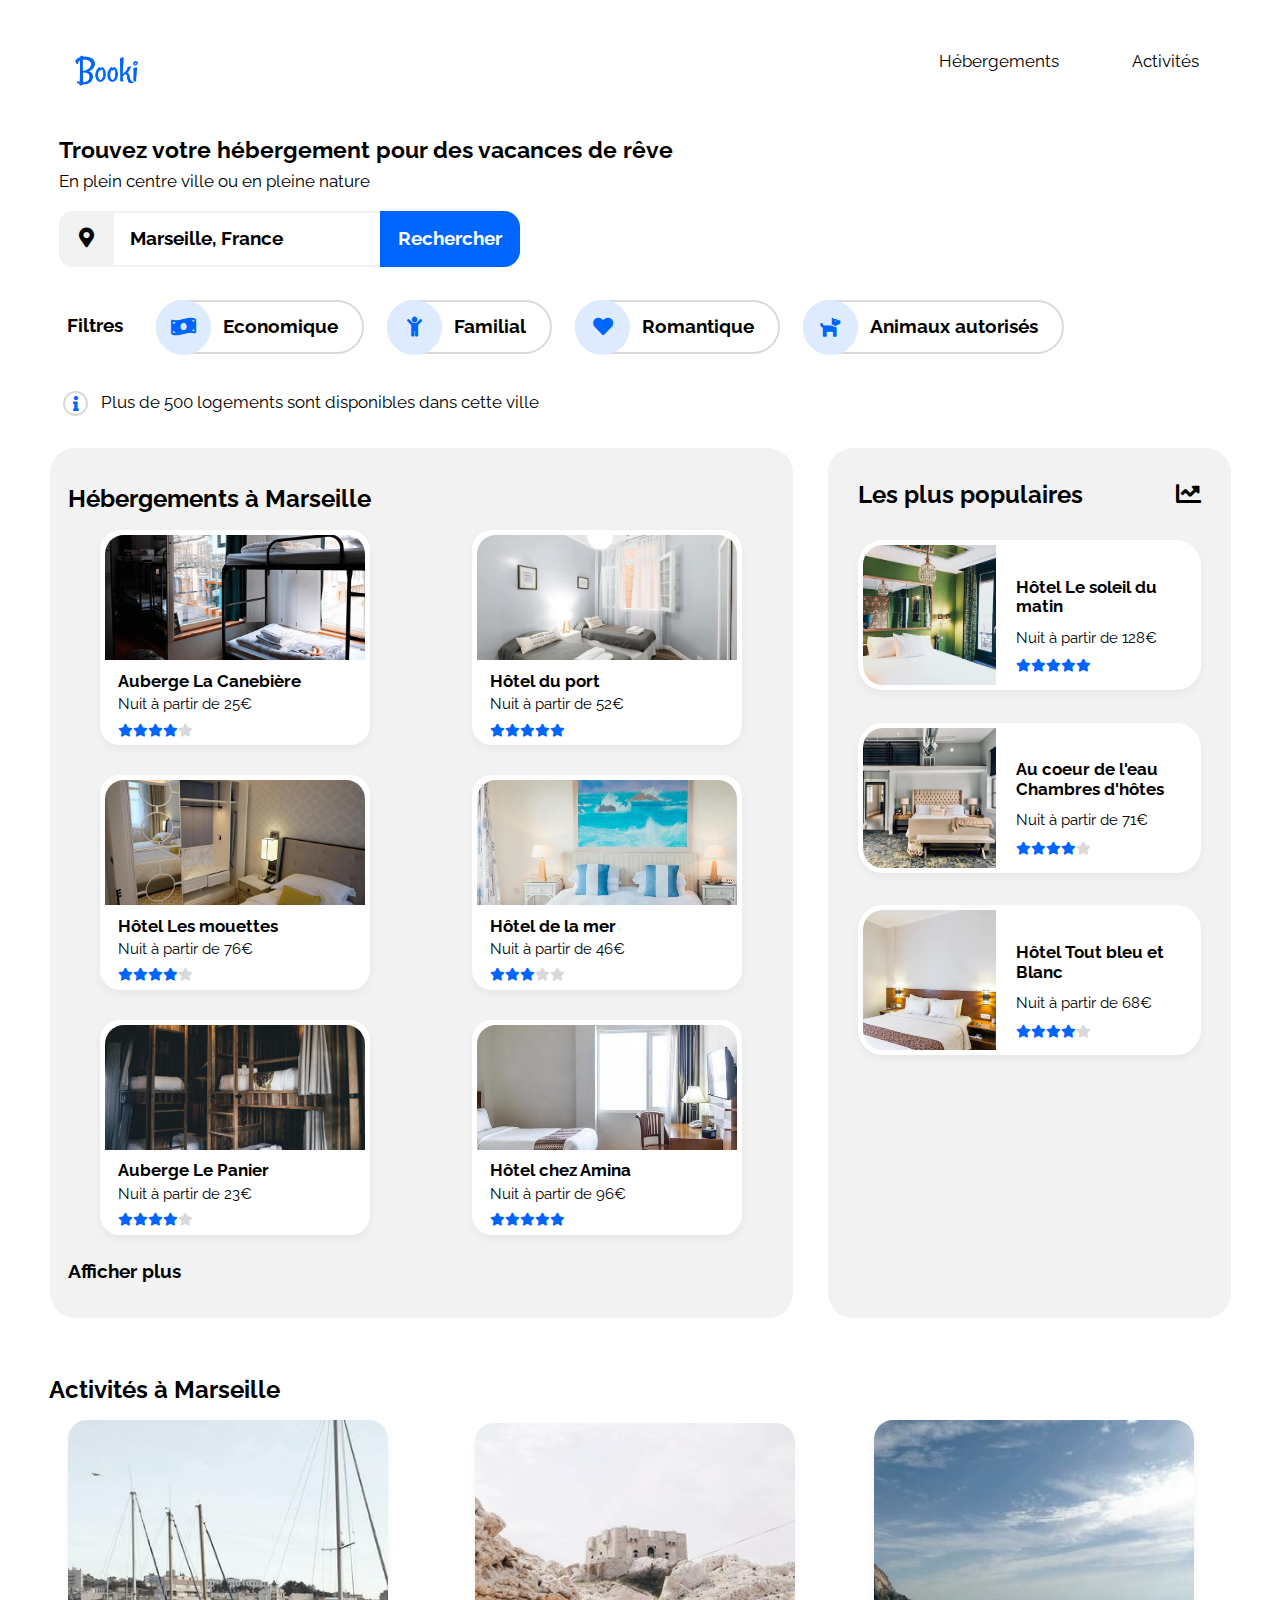
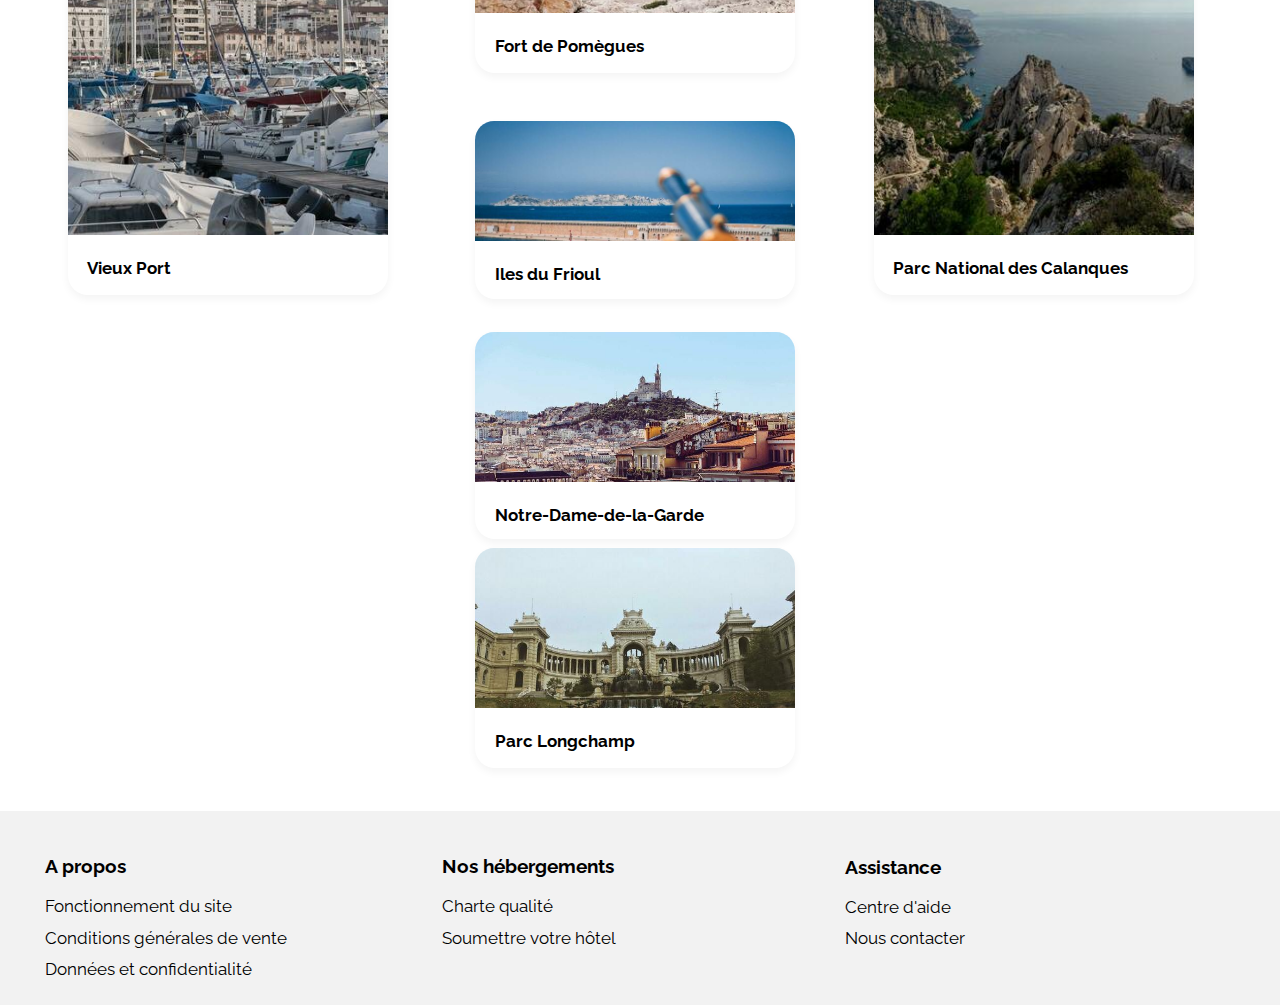
==== commit ceacaae0: "final" ====
--- a/index.html
+++ b/index.html
@@ -13,10 +13,10 @@
     <link rel="preconnect" href="https://fonts.googleapis.com">
     <link rel="preconnect" href="https://fonts.gstatic.com" crossorigin>
     <link href="https://fonts.googleapis.com/css2?family=Raleway:ital,wght@0,300;0,400;0,500;0,600;0,700;0,800;0,900;1,500&display=swap" rel="stylesheet">
-    <link rel="stylesheet" href="./css/normalize.css"> 
-    <link href="./css/webfonts/all.css" rel="stylesheet">    
-    <link rel="stylesheet" href="./css/style.css">
-    <link rel="stylesheet" href="./css/small-devices.css">
+    <link rel="stylesheet" href="./css/normalize.css" type="text/css"> 
+    <link href="./css/webfonts/all.css" rel="stylesheet" type="text/css">    
+    <link rel="stylesheet" href="./css/style.css" type="text/css">
+    <link rel="stylesheet" href="./css/small-devices.css" type="text/css">
 </head>
 <body>
     
--- a/css/style.css
+++ b/css/style.css
@@ -108,8 +108,7 @@
     display:flex;
     align-items: center;    
     margin-top: 19px;
-    margin-bottom: 31px; 
-       
+    margin-bottom: 31px;       
 }
 
 #here {
@@ -240,12 +239,12 @@
 
 #main h2 {
     margin-top: 5%;
-    margin-left: 4%;
+    margin-left: 2.5%;
 }
 
 #main h3 {
     margin-top: 2%;
-    margin-left: 4%;
+    margin-left: 2.5%;
 }
 
 .fa-star {
@@ -327,7 +326,7 @@
     text-align: start;
     background-color: #ffff;
     box-shadow: 0 4px 8px 0 rgba(0, 0, 0, 0.048);
-    width: 100%;      
+    width: 100%;     
     height: 150px;    
     margin: 9.5% 0%;  
     border-radius: 25px;
@@ -500,7 +499,7 @@
 /* pour les ordinateurs */
 
 
-@media all and (min-width: 992px) {
+@media all and (min-width: 993px) {
 
     h1{
         line-height: 0.4;
@@ -612,15 +611,9 @@
     
 }
 
+
+/*css pour très large ecran d'ordinateur   */
 @media (min-width: 1538px) {
-/*   body {       
-        width: 1538px;
-        margin: 0 auto;
-        background-image: url('/images/Desktop\ -\ 2.png');  
-        background-repeat: no-repeat;
-        background-size: auto;
-        background-position: 50% 0%; 
-    }*/
 
     body {
         width: 100%;
@@ -628,6 +621,7 @@
         margin: 0 auto;
       }
 }
+
 
 /* pour les tablettes */
 @media all and (max-width: 992px) {
--- a/css/small-devices.css
+++ b/css/small-devices.css
@@ -43,8 +43,7 @@
     /* header css pour mobiles*/
     header {                
         flex-direction: column;
-        text-align: center;
-                 
+        text-align: center;                 
     } 
 
     .logo {
@@ -82,21 +81,22 @@
     /* section id recherche pour mobiles  */
 
     #recherche {       
-        padding-right: 2.5vw;
-        padding-left: 3.8vw; 
+        padding-right: 3.8vw;
+        padding-left: 5vw; 
         width: 100vw;          
     }
 
     #recherche p {        
         margin-left: 1.8vw;
     }
-
+    
     .form-group {
         margin-top: 5.3vh;
-    }
-         
+        margin-left: 2vw;
+   }
+    
     #here {
-        padding: 2.2vh 5vw;
+        padding: 2.4vh 5vw;
     }
 
     .form-group .fas {
@@ -104,13 +104,13 @@
     }
     
     .search input {
-        padding: 2.1vh 5vw;
+        padding: 2.1vh 8vw;
         z-index: 1;
     }
 
     #bouton {
         border-radius: 30%;
-        position: relative;
+        position: absolute;        
         z-index:2;
         font-size: 1.4vh;
         padding: 2.3vh 4vw;
@@ -135,9 +135,9 @@
         margin: 6px;
     }
 
-    .round-icon {
-        width: 50px;
-        height: 50px;
+    .round-icon {        
+        height: 7.5vh;
+        width: 13vw;
     }
         
     .filter-button {    
@@ -158,7 +158,7 @@
     }
 
     .info-icon {  
-        height: 3.4vh;   
+        height: 3.4vh;
     }
 
     .info p {
